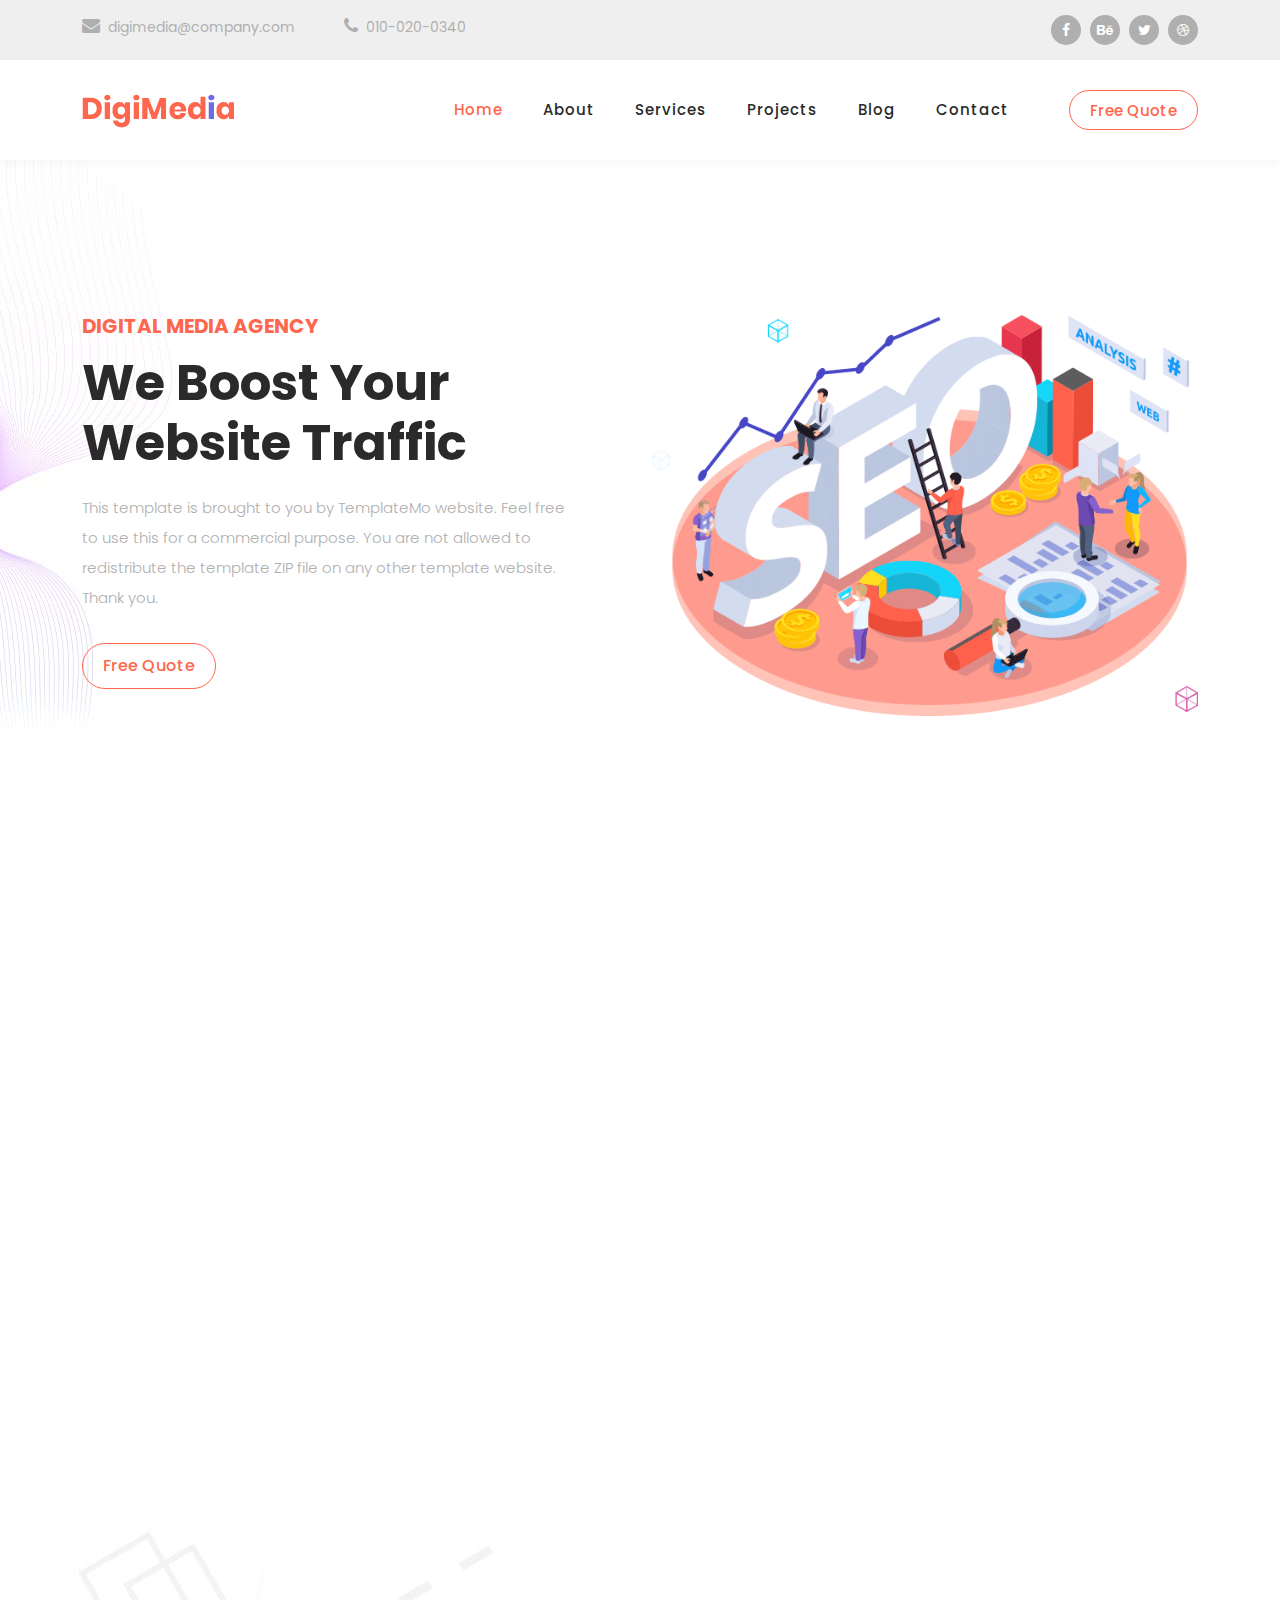
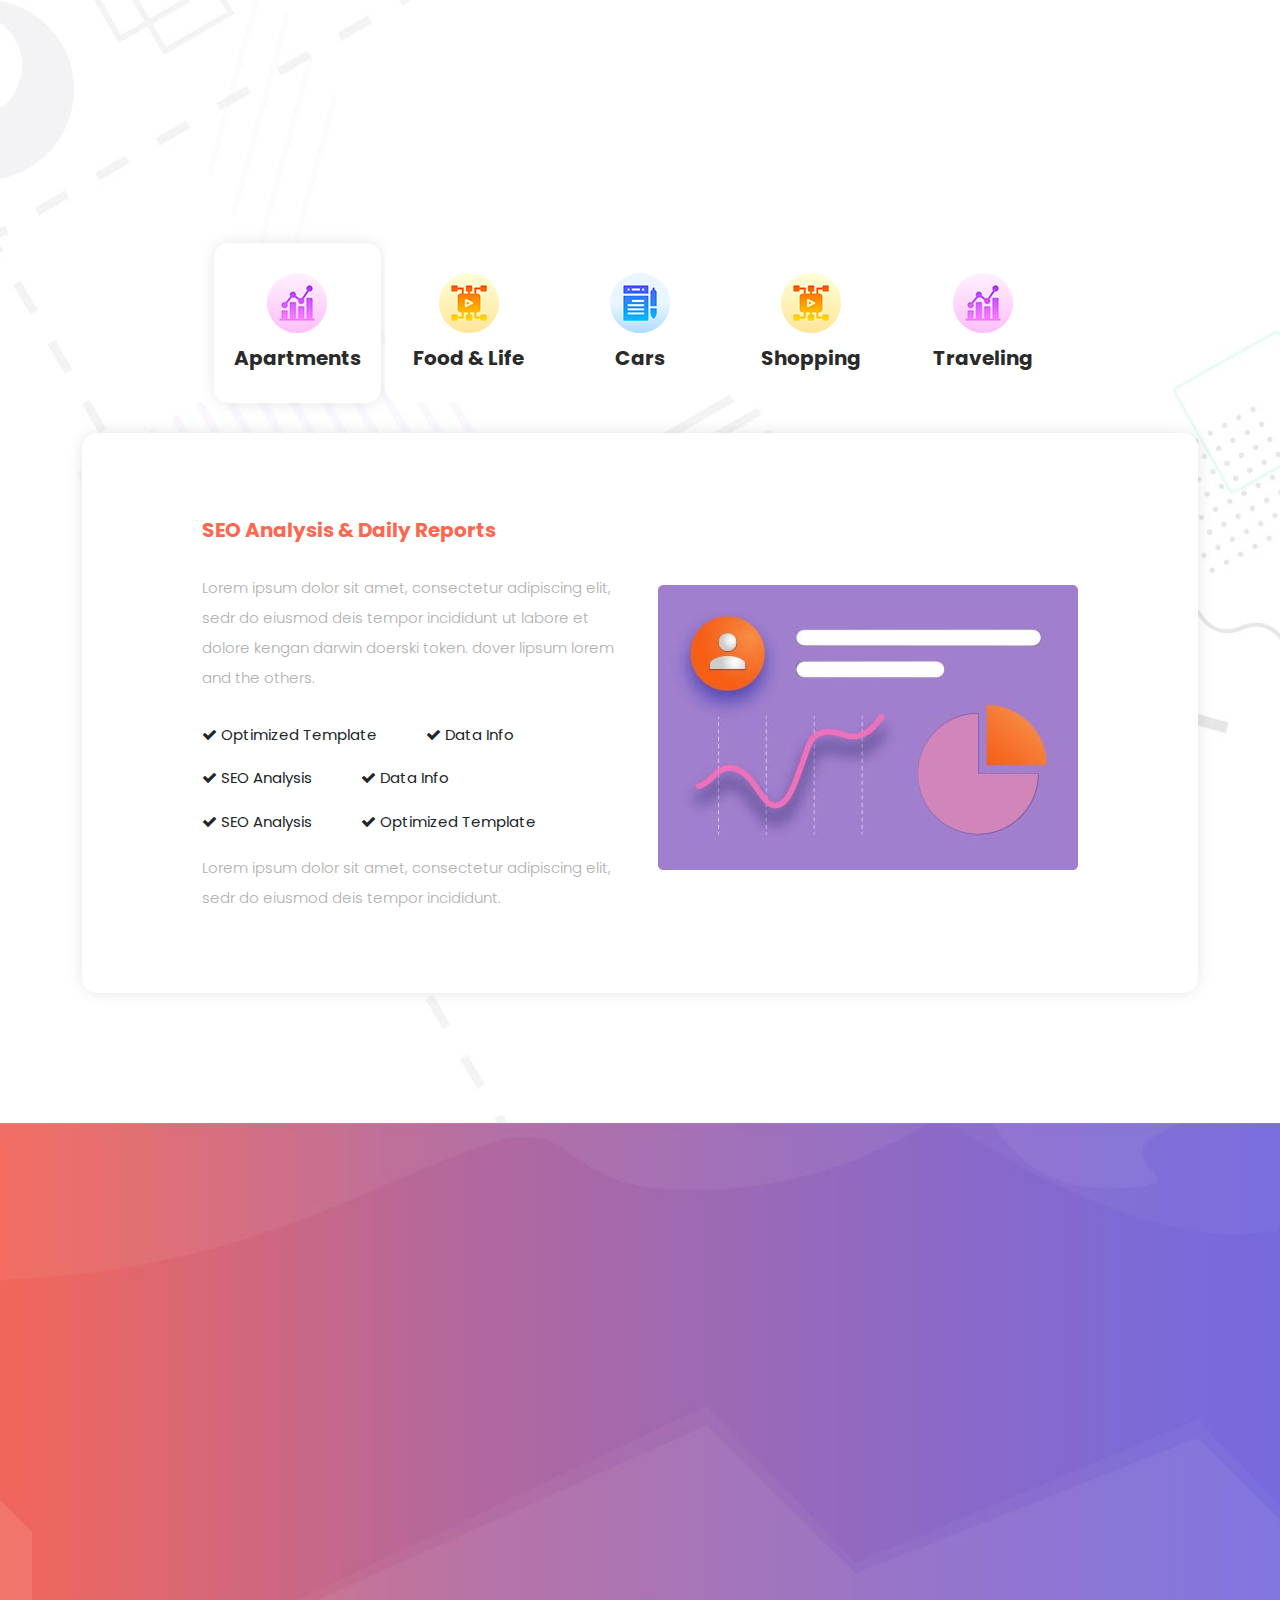
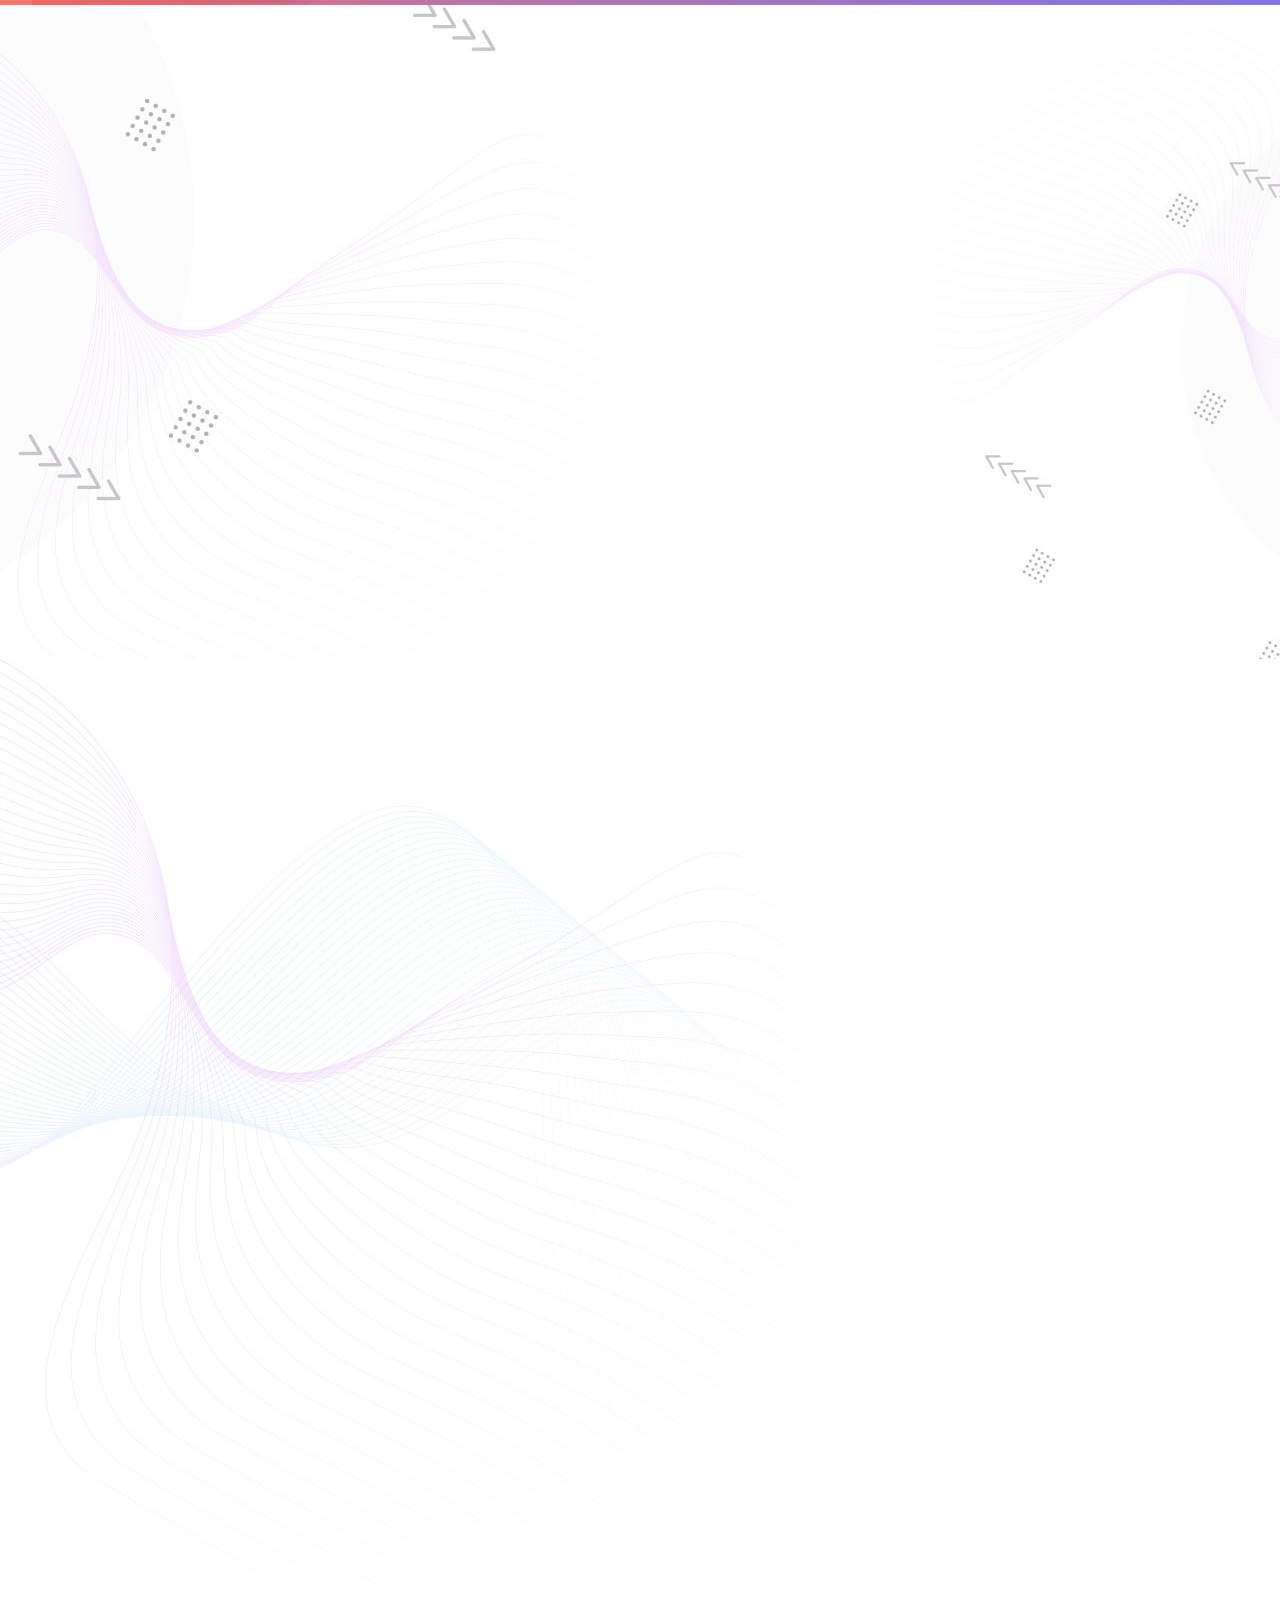
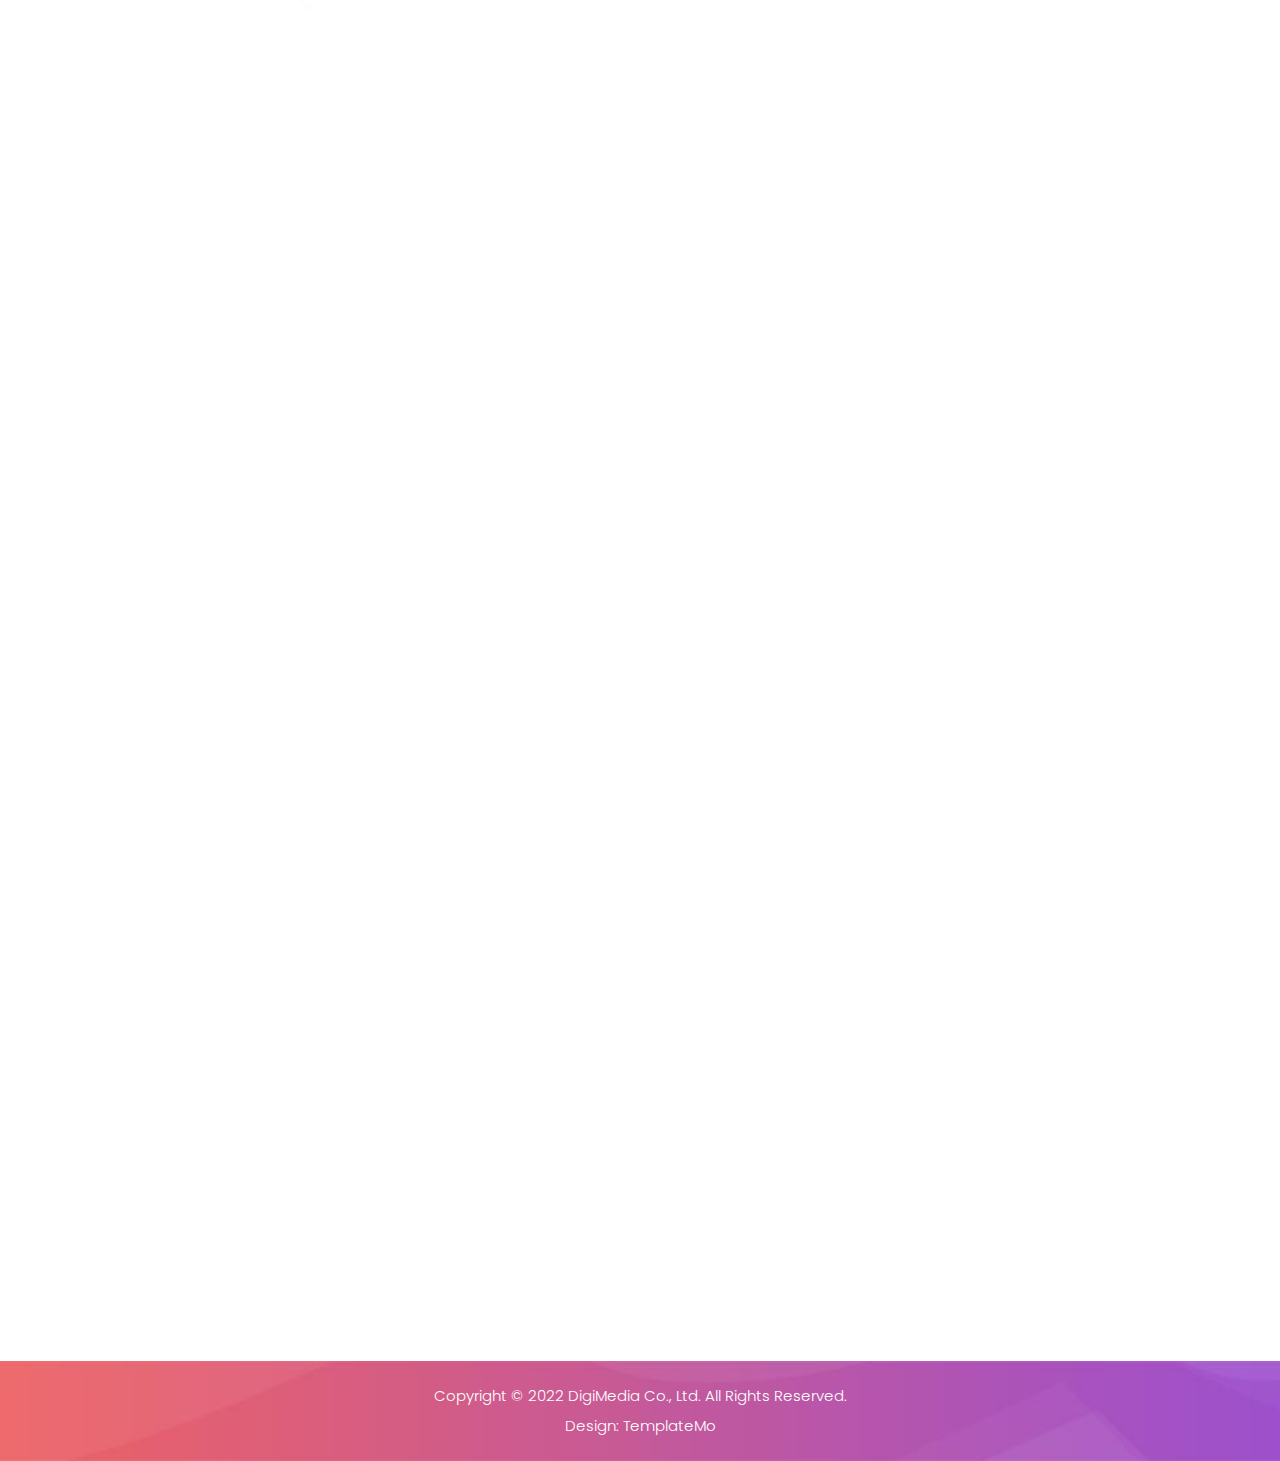
==== index.html @ e6cfdbd1 "added template files" ====
<!DOCTYPE html>
<html lang="en">

  <head>

    <meta charset="UTF-8">
    <meta name="viewport" content="width=device-width, initial-scale=1, shrink-to-fit=no">
    <meta name="description" content="">
    <meta name="author" content="">
    <link rel="preconnect" href="https://fonts.googleapis.com">
    <link rel="preconnect" href="https://fonts.gstatic.com" crossorigin>
    <link href="https://fonts.googleapis.com/css2?family=Poppins:wght@100;200;300;400;500;600;700;800;900&display=swap" rel="stylesheet">

    <title>DigiMedia - Creative SEO HTML5 Template</title>

    <!-- Bootstrap core CSS -->
    <link href="vendor/bootstrap/css/bootstrap.min.css" rel="stylesheet">


    <!-- Additional CSS Files -->
    <link rel="stylesheet" href="assets/css/fontawesome.css">
    <link rel="stylesheet" href="assets/css/templatemo-digimedia-v2.css">
    <link rel="stylesheet" href="assets/css/animated.css">
    <link rel="stylesheet" href="assets/css/owl.css">
<!--

TemplateMo 568 DigiMedia

https://templatemo.com/tm-568-digimedia

-->
  </head>

<body>

  <!-- ***** Preloader Start ***** -->
  <div id="js-preloader" class="js-preloader">
    <div class="preloader-inner">
      <span class="dot"></span>
      <div class="dots">
        <span></span>
        <span></span>
        <span></span>
      </div>
    </div>
  </div>
  <!-- ***** Preloader End ***** -->

  <!-- Pre-header Starts -->
  <div class="pre-header">
    <div class="container">
      <div class="row">
        <div class="col-lg-8 col-sm-8 col-7">
          <ul class="info">
            <li><a href="#"><i class="fa fa-envelope"></i>digimedia@company.com</a></li>
            <li><a href="#"><i class="fa fa-phone"></i>010-020-0340</a></li>
          </ul>
        </div>
        <div class="col-lg-4 col-sm-4 col-5">
          <ul class="social-media">
            <li><a href="#"><i class="fa fa-facebook"></i></a></li>
            <li><a href="#"><i class="fa fa-behance"></i></a></li>
            <li><a href="#"><i class="fa fa-twitter"></i></a></li>
            <li><a href="#"><i class="fa fa-dribbble"></i></a></li>
          </ul>
        </div>
      </div>
    </div>
  </div>
  <!-- Pre-header End -->

  <!-- ***** Header Area Start ***** -->
  <header class="header-area header-sticky wow slideInDown" data-wow-duration="0.75s" data-wow-delay="0s">
    <div class="container">
      <div class="row">
        <div class="col-12">
          <nav class="main-nav">
            <!-- ***** Logo Start ***** -->
            <a href="index.html" class="logo">
              <img src="assets/images/logo-v2.png" alt="">
            </a>
            <!-- ***** Logo End ***** -->
            <!-- ***** Menu Start ***** -->
            <ul class="nav">
              <li class="scroll-to-section"><a href="#top" class="active">Home</a></li>
              <li class="scroll-to-section"><a href="#about">About</a></li>
              <li class="scroll-to-section"><a href="#services">Services</a></li>
              <li class="scroll-to-section"><a href="#portfolio">Projects</a></li>
              <li class="scroll-to-section"><a href="#blog">Blog</a></li>
              <li class="scroll-to-section"><a href="#contact">Contact</a></li> 
              <li class="scroll-to-section"><div class="border-first-button"><a href="#contact">Free Quote</a></div></li> 
            </ul>        
            <a class='menu-trigger'>
                <span>Menu</span>
            </a>
            <!-- ***** Menu End ***** -->
          </nav>
        </div>
      </div>
    </div>
  </header>
  <!-- ***** Header Area End ***** -->

  <div class="main-banner wow fadeIn" id="top" data-wow-duration="1s" data-wow-delay="0.5s">
    <div class="container">
      <div class="row">
        <div class="col-lg-12">
          <div class="row">
            <div class="col-lg-6 align-self-center">
              <div class="left-content show-up header-text wow fadeInLeft" data-wow-duration="1s" data-wow-delay="1s">
                <div class="row">
                  <div class="col-lg-12">
                    <h6>Digital Media Agency</h6>
                    <h2>We Boost Your Website Traffic</h2>
                    <p>This template is brought to you by TemplateMo website. Feel free to use this for a commercial purpose. You are not allowed to redistribute the template ZIP file on any other template website. Thank you.</p>
                  </div>
                  <div class="col-lg-12">
                    <div class="border-first-button scroll-to-section">
                      <a href="#contact">Free Quote</a>
                    </div>
                  </div>
                </div>
              </div>
            </div>
            <div class="col-lg-6">
              <div class="right-image wow fadeInRight" data-wow-duration="1s" data-wow-delay="0.5s">
                <img src="assets/images/slider-dec-v2.png" alt="">
              </div>
            </div>
          </div>
        </div>
      </div>
    </div>
  </div>

  <div id="about" class="about section">
    <div class="container">
      <div class="row">
        <div class="col-lg-12">
          <div class="row">
            <div class="col-lg-6">
              <div class="about-left-image  wow fadeInLeft" data-wow-duration="1s" data-wow-delay="0.5s">
                <img src="assets/images/about-dec-v2.png" alt="">
              </div>
            </div>
            <div class="col-lg-6 align-self-center  wow fadeInRight" data-wow-duration="1s" data-wow-delay="0.5s">
              <div class="about-right-content">
                <div class="section-heading">
                  <h6>About Us</h6>
                  <h4>Who is DigiMedia <em>Agency</em></h4>
                  <div class="line-dec"></div>
                </div>
                <p>We hope this DigiMedia template is useful for your work. You can use this template for any purpose. You may <a rel="nofollow" href="http://paypal.me/templatemo" target="_blank">contribute a little amount</a> via PayPal to <a href="https://templatemo.com/contact" target="_blank">support TemplateMo</a> in creating new templates regularly.</p>
                <div class="row">
                  <div class="col-lg-4 col-sm-4">
                    <div class="skill-item first-skill-item wow fadeIn" data-wow-duration="1s" data-wow-delay="0s">
                      <div class="progress" data-percentage="90">
                        <span class="progress-left">
                          <span class="progress-bar"></span>
                        </span>
                        <span class="progress-right">
                          <span class="progress-bar"></span>
                        </span>
                        <div class="progress-value">
                          <div>
                            90%<br>
                            <span>Coding</span>
                          </div>
                        </div>
                      </div>
                    </div>
                  </div>
                  <div class="col-lg-4 col-sm-4">
                    <div class="skill-item second-skill-item wow fadeIn" data-wow-duration="1s" data-wow-delay="0s">
                      <div class="progress" data-percentage="80">
                        <span class="progress-left">
                          <span class="progress-bar"></span>
                        </span>
                        <span class="progress-right">
                          <span class="progress-bar"></span>
                        </span>
                        <div class="progress-value">
                          <div>
                            80%<br>
                            <span>Photoshop</span>
                          </div>
                        </div>
                      </div>
                    </div>
                  </div>
                  <div class="col-lg-4 col-sm-4">
                    <div class="skill-item third-skill-item wow fadeIn" data-wow-duration="1s" data-wow-delay="0s">
                      <div class="progress" data-percentage="80">
                        <span class="progress-left">
                          <span class="progress-bar"></span>
                        </span>
                        <span class="progress-right">
                          <span class="progress-bar"></span>
                        </span>
                        <div class="progress-value">
                          <div>
                            80%<br>
                            <span>Animation</span>
                          </div>
                        </div>
                      </div>
                    </div>
                  </div>
                </div> 
              </div>
            </div>
          </div>
        </div>
      </div>
    </div>
  </div>

  <div id="services" class="services section">
    <div class="container">
      <div class="row">
        <div class="col-lg-12">
          <div class="section-heading  wow fadeInDown" data-wow-duration="1s" data-wow-delay="0.5s">
            <h6>Our Services</h6>
            <h4>What Our Agency <em>Provides</em></h4>
            <div class="line-dec"></div>
          </div>
        </div>
        <div class="col-lg-12">
          <div class="naccs">
            <div class="grid">
              <div class="row">
                <div class="col-lg-12">
                  <div class="menu">
                    <div class="first-thumb active">
                      <div class="thumb">
                        <span class="icon"><img src="assets/images/service-icon-01.png" alt=""></span>
                        Apartments
                      </div>
                    </div>
                    <div>
                      <div class="thumb">                 
                        <span class="icon"><img src="assets/images/service-icon-02.png" alt=""></span>
                        Food &amp; Life
                      </div>
                    </div>
                    <div>
                      <div class="thumb">                 
                        <span class="icon"><img src="assets/images/service-icon-03.png" alt=""></span>
                        Cars
                      </div>
                    </div>
                    <div>
                      <div class="thumb">                 
                        <span class="icon"><img src="assets/images/service-icon-04.png" alt=""></span>
                        Shopping
                      </div>
                    </div>
                    <div class="last-thumb">
                      <div class="thumb">                 
                        <span class="icon"><img src="assets/images/service-icon-01.png" alt=""></span>
                        Traveling
                      </div>
                    </div>
                  </div>
                </div> 
                <div class="col-lg-12">
                  <ul class="nacc">
                    <li class="active">
                      <div>
                        <div class="thumb">
                          <div class="row">
                            <div class="col-lg-6 align-self-center">
                              <div class="left-text">
                                <h4>SEO Analysis &amp; Daily Reports</h4>
                                <p>Lorem ipsum dolor sit amet, consectetur adipiscing elit, sedr do eiusmod deis tempor incididunt ut labore et dolore kengan darwin doerski token.
                                  dover lipsum lorem and the others.</p>
                                <div class="ticks-list"><span><i class="fa fa-check"></i> Optimized Template</span> <span><i class="fa fa-check"></i> Data Info</span> <span><i class="fa fa-check"></i> SEO Analysis</span>
                                  <span><i class="fa fa-check"></i> Data Info</span> <span><i class="fa fa-check"></i> SEO Analysis</span> <span><i class="fa fa-check"></i> Optimized Template</span></div>
                                <p>Lorem ipsum dolor sit amet, consectetur adipiscing elit, sedr do eiusmod deis tempor incididunt.</p>
                              </div>
                            </div>
                            <div class="col-lg-6 align-self-center">
                              <div class="right-image">
                                <img src="assets/images/services-image.jpg" alt="">
                              </div>
                            </div>
                          </div>
                        </div>
                      </div>
                    </li>
                    <li>
                      <div>
                        <div class="thumb">
                          <div class="row">
                            <div class="col-lg-6 align-self-center">
                              <div class="left-text">
                                <h4>Healthy Food &amp; Life</h4>
                                <p>Lorem ipsum dolor sit amet, consectetur adipiscing elit, sedr do eiusmod deis tempor incididunt ut labore et dolore kengan darwin doerski token.
                                  dover lipsum lorem and the others.</p>
                                <div class="ticks-list"><span><i class="fa fa-check"></i> Optimized Template</span> <span><i class="fa fa-check"></i> Data Info</span> <span><i class="fa fa-check"></i> SEO Analysis</span>
                                  <span><i class="fa fa-check"></i> Data Info</span> <span><i class="fa fa-check"></i> SEO Analysis</span> <span><i class="fa fa-check"></i> Optimized Template</span></div>
                                <p>Lorem ipsum dolor sit amet, consectetur adipiscing elit, sedr do eiusmod deis tempor incididunt.</p>
                              </div>
                            </div>
                            <div class="col-lg-6 align-self-center">
                              <div class="right-image">
                                <img src="assets/images/services-image-02.jpg" alt="">
                              </div>
                            </div>
                          </div>
                        </div>
                      </div>
                    </li>
                    <li>
                      <div>
                        <div class="thumb">
                          <div class="row">
                            <div class="col-lg-6 align-self-center">
                              <div class="left-text">
                                <h4>Car Re-search &amp; Transport</h4>
                                <p>Lorem ipsum dolor sit amet, consectetur adipiscing elit, sedr do eiusmod deis tempor incididunt ut labore et dolore kengan darwin doerski token.
                                  dover lipsum lorem and the others.</p>
                                <div class="ticks-list"><span><i class="fa fa-check"></i> Optimized Template</span> <span><i class="fa fa-check"></i> Data Info</span> <span><i class="fa fa-check"></i> SEO Analysis</span>
                                  <span><i class="fa fa-check"></i> Data Info</span> <span><i class="fa fa-check"></i> SEO Analysis</span> <span><i class="fa fa-check"></i> Optimized Template</span></div>
                                <p>Lorem ipsum dolor sit amet, consectetur adipiscing elit, sedr do eiusmod deis tempor incididunt.</p>
                              </div>
                            </div>
                            <div class="col-lg-6 align-self-center">
                              <div class="right-image">
                                <img src="assets/images/services-image-03.jpg" alt="">
                              </div>
                            </div>
                          </div>
                        </div>
                      </div>
                    </li>
                    <li>
                      <div>
                        <div class="thumb">
                          <div class="row">
                            <div class="col-lg-6 align-self-center">
                              <div class="left-text">
                                <h4>Online Shopping &amp; Tracking ID</h4>
                                <p>Lorem ipsum dolor sit amet, consectetur adipiscing elit, sedr do eiusmod deis tempor incididunt ut labore et dolore kengan darwin doerski token.
                                  dover lipsum lorem and the others.</p>
                                <div class="ticks-list"><span><i class="fa fa-check"></i> Optimized Template</span> <span><i class="fa fa-check"></i> Data Info</span> <span><i class="fa fa-check"></i> SEO Analysis</span>
                                  <span><i class="fa fa-check"></i> Data Info</span> <span><i class="fa fa-check"></i> SEO Analysis</span> <span><i class="fa fa-check"></i> Optimized Template</span></div>
                                <p>Lorem ipsum dolor sit amet, consectetur adipiscing elit, sedr do eiusmod deis tempor incididunt.</p>
                              </div>
                            </div>
                            <div class="col-lg-6 align-self-center">
                              <div class="right-image">
                                <img src="assets/images/services-image-04.jpg" alt="">
                              </div>
                            </div>
                          </div>
                        </div>
                      </div>
                    </li>
                    <li>
                      <div>
                        <div class="thumb">
                          <div class="row">
                            <div class="col-lg-6 align-self-center">
                              <div class="left-text">
                                <h4>Enjoy &amp; Travel</h4>
                                <p>Lorem ipsum dolor sit amet, consectetur adipiscing elit, sedr do eiusmod deis tempor incididunt ut labore et dolore kengan darwin doerski token.
                                  dover lipsum lorem and the others.</p>
                                <div class="ticks-list"><span><i class="fa fa-check"></i> Optimized Template</span> <span><i class="fa fa-check"></i> Data Info</span> <span><i class="fa fa-check"></i> SEO Analysis</span>
                                  <span><i class="fa fa-check"></i> Data Info</span> <span><i class="fa fa-check"></i> SEO Analysis</span> <span><i class="fa fa-check"></i> Optimized Template</span></div>
                                <p>Lorem ipsum dolor sit amet, consectetur adipiscing elit, sedr do eiusmod deis tempor incididunt.</p>
                              </div>
                            </div>
                            <div class="col-lg-6 align-self-center">
                              <div class="right-image">
                                <img src="assets/images/services-image.jpg" alt="">
                              </div>
                            </div>
                          </div>
                        </div>
                      </div>
                    </li>
                  </ul>
                </div>          
              </div>
            </div>
          </div>
        </div>
      </div>
    </div>
  </div>

  
  <div id="free-quote" class="free-quote">
    <div class="container">
      <div class="row">
        <div class="col-lg-4 offset-lg-4">
          <div class="section-heading  wow fadeIn" data-wow-duration="1s" data-wow-delay="0.3s">
            <h6>Get Your Free Quote</h6>
            <h4>Grow With Us Now</h4>
            <div class="line-dec"></div>
          </div>
        </div>
        <div class="col-lg-8 offset-lg-2  wow fadeIn" data-wow-duration="1s" data-wow-delay="0.8s">
          <form id="search" action="#" method="GET">
            <div class="row">
              <div class="col-lg-4 col-sm-4">
                <fieldset>
                  <input type="web" name="web" class="website" placeholder="Your website URL..." autocomplete="on" required>
                </fieldset>
              </div>
              <div class="col-lg-4 col-sm-4">
                <fieldset>
                  <input type="address" name="address" class="email" placeholder="Email Address..." autocomplete="on" required>
                </fieldset>
              </div>
              <div class="col-lg-4 col-sm-4">
                <fieldset>
                  <button type="submit" class="main-button">Get Quote Now</button>
                </fieldset>
              </div>
            </div>
          </form>
        </div>
      </div>
    </div>
  </div>


  <div id="portfolio" class="our-portfolio section">
    <div class="container">
      <div class="row">
        <div class="col-lg-5">
          <div class="section-heading wow fadeInLeft" data-wow-duration="1s" data-wow-delay="0.3s">
            <h6>Our Portofolio</h6>
            <h4>See Our Recent <em>Projects</em></h4>
            <div class="line-dec"></div>
          </div>
        </div>
      </div>
    </div>
    <div class="container-fluid wow fadeIn" data-wow-duration="1s" data-wow-delay="0.7s">
      <div class="row">
        <div class="col-lg-12">
          <div class="loop owl-carousel">
            <div class="item">
              <a href="#">
                <div class="portfolio-item">
                <div class="thumb">
                  <img src="assets/images/portfolio-01.jpg" alt="">
                </div>
                <div class="down-content">
                  <h4>Website Builder</h4>
                  <span>Marketing</span>
                </div>
              </div>
              </a>  
            </div>
            <div class="item">
              <a href="#">
                <div class="portfolio-item">
                <div class="thumb">
                  <img src="assets/images/portfolio-01.jpg" alt="">
                </div>
                <div class="down-content">
                  <h4>Website Builder</h4>
                  <span>Marketing</span>
                </div>
              </div>
              </a>  
            </div>
            <div class="item">
              <a href="#">
                <div class="portfolio-item">
                <div class="thumb">
                  <img src="assets/images/portfolio-02.jpg" alt="">
                </div>
                <div class="down-content">
                  <h4>Website Builder</h4>
                  <span>Marketing</span>
                </div>
              </div>
              </a>  
            </div>
            <div class="item">
              <a href="#">
                <div class="portfolio-item">
                <div class="thumb">
                  <img src="assets/images/portfolio-03.jpg" alt="">
                </div>
                <div class="down-content">
                  <h4>Website Builder</h4>
                  <span>Marketing</span>
                </div>
              </div>
              </a>  
            </div>
            <div class="item">
              <a href="#">
                <div class="portfolio-item">
                <div class="thumb">
                  <img src="assets/images/portfolio-04.jpg" alt="">
                </div>
                <div class="down-content">
                  <h4>Website Builder</h4>
                  <span>Marketing</span>
                </div>
              </div>
              </a>  
            </div>
          </div>
        </div>
      </div>
    </div>
  </div>
  
  <div id="blog" class="blog">
    <div class="container">
      <div class="row">
        <div class="col-lg-4 offset-lg-4  wow fadeInDown" data-wow-duration="1s" data-wow-delay="0.3s">
          <div class="section-heading">
            <h6>Recent News</h6>
            <h4>Check Our Blog <em>Posts</em></h4>
            <div class="line-dec"></div>
          </div>
        </div>
        <div class="col-lg-6 show-up wow fadeInUp" data-wow-duration="1s" data-wow-delay="0.3s">
          <div class="blog-post">
            <div class="thumb">
              <a href="#"><img src="assets/images/blog-post-01.jpg" alt=""></a>
            </div>
            <div class="down-content">
              <span class="category">SEO Analysis</span>
              <span class="date">03 August 2021</span>
              <a href="#"><h4>Lorem Ipsum Dolor Sit Amet, Consectetur Adelore
                Eiusmod Tempor Incididunt</h4></a>
              <p>Lorem ipsum dolor sit amet, consectetur adipiscing elit, sed doers itii eiumod deis tempor incididunt ut labore.</p>
              <span class="author"><img src="assets/images/author-post.jpg" alt="">By: Andrea Mentuzi</span>
              <div class="border-first-button"><a href="#">Discover More</a></div>
            </div>
          </div>
        </div>
        <div class="col-lg-6 wow fadeInUp" data-wow-duration="1s" data-wow-delay="0.3s">
          <div class="blog-posts">
            <div class="row">
              <div class="col-lg-12">
                <div class="post-item">
                  <div class="thumb">
                    <a href="#"><img src="assets/images/blog-post-02.jpg" alt=""></a>
                  </div>
                  <div class="right-content">
                    <span class="category">SEO Analysis</span>
                    <span class="date">24 September 2021</span>
                    <a href="#"><h4>Lorem Ipsum Dolor Sit Amei Eiusmod Tempor</h4></a>
                    <p>Lorem ipsum dolor sit amet, cocteturi adipiscing eliterski.</p>
                  </div>
                </div>
              </div>
              <div class="col-lg-12">
                <div class="post-item">
                  <div class="thumb">
                    <a href="#"><img src="assets/images/blog-post-03.jpg" alt=""></a>
                  </div>
                  <div class="right-content">
                    <span class="category">SEO Analysis</span>
                    <span class="date">24 September 2021</span>
                    <a href="#"><h4>Lorem Ipsum Dolor Sit Amei Eiusmod Tempor</h4></a>
                    <p>Lorem ipsum dolor sit amet, cocteturi adipiscing eliterski.</p>
                  </div>
                </div>
              </div>
              <div class="col-lg-12">
                <div class="post-item last-post-item">
                  <div class="thumb">
                    <a href="#"><img src="assets/images/blog-post-04.jpg" alt=""></a>
                  </div>
                  <div class="right-content">
                    <span class="category">SEO Analysis</span>
                    <span class="date">24 September 2021</span>
                    <a href="#"><h4>Lorem Ipsum Dolor Sit Amei Eiusmod Tempor</h4></a>
                    <p>Lorem ipsum dolor sit amet, cocteturi adipiscing eliterski.</p>
                  </div>
                </div>
              </div>
            </div>
          </div>
        </div>
      </div>
    </div>
  </div>  

  <div id="contact" class="contact-us section">
    <div class="container">
      <div class="row">
        <div class="col-lg-6 offset-lg-3">
          <div class="section-heading wow fadeIn" data-wow-duration="1s" data-wow-delay="0.5s">
            <h6>Contact Us</h6>
            <h4>Get In Touch With Us <em>Now</em></h4>
            <div class="line-dec"></div>
          </div>
        </div>
        <div class="col-lg-12 wow fadeInUp" data-wow-duration="0.5s" data-wow-delay="0.25s">
          <form id="contact" action="" method="post">
            <div class="row">
              <div class="col-lg-12">
                <div class="contact-dec">
                  <img src="assets/images/contact-dec-v2.png" alt="">
                </div>
              </div>
              <div class="col-lg-5">
                <div id="map">
                  <iframe src="https://maps.google.com/maps?q=Av.+L%C3%BAcio+Costa,+Rio+de+Janeiro+-+RJ,+Brazil&t=&z=13&ie=UTF8&iwloc=&output=embed" width="100%" height="636px" frameborder="0" style="border:0" allowfullscreen></iframe>
                </div>
              </div>
              <div class="col-lg-7">
                <div class="fill-form">
                  <div class="row">
                    <div class="col-lg-4">
                      <div class="info-post">
                        <div class="icon">
                          <img src="assets/images/phone-icon.png" alt="">
                          <a href="#">010-020-0340</a>
                        </div>
                      </div>
                    </div>
                    <div class="col-lg-4">
                      <div class="info-post">
                        <div class="icon">
                          <img src="assets/images/email-icon.png" alt="">
                          <a href="#">our@email.com</a>
                        </div>
                      </div>
                    </div>
                    <div class="col-lg-4">
                      <div class="info-post">
                        <div class="icon">
                          <img src="assets/images/location-icon.png" alt="">
                          <a href="#">123 Rio de Janeiro</a>
                        </div>
                      </div>
                    </div>
                    <div class="col-lg-6">
                      <fieldset>
                        <input type="name" name="name" id="name" placeholder="Name" autocomplete="on" required>
                      </fieldset>
                      <fieldset>
                        <input type="text" name="email" id="email" pattern="[^ @]*@[^ @]*" placeholder="Your Email" required="">
                      </fieldset>
                      <fieldset>
                        <input type="subject" name="subject" id="subject" placeholder="Subject" autocomplete="on">
                      </fieldset>
                    </div>
                    <div class="col-lg-6">
                      <fieldset>
                        <textarea name="message" type="text" class="form-control" id="message" placeholder="Message" required=""></textarea>  
                      </fieldset>
                    </div>
                    <div class="col-lg-12">
                      <fieldset>
                        <button type="submit" id="form-submit" class="main-button ">Send Message Now</button>
                      </fieldset>
                    </div>
                  </div>
                </div>
              </div>
            </div>
          </form>
        </div>
      </div>
    </div>
  </div>

  <footer>
    <div class="container">
      <div class="row">
        <div class="col-lg-12">
          <p>Copyright © 2022 DigiMedia Co., Ltd. All Rights Reserved. 
          <br>Design: <a href="https://templatemo.com" target="_parent" title="free css templates">TemplateMo</a></p>
        </div>
      </div>
    </div>
  </footer>


  <!-- Scripts -->
  <script src="vendor/jquery/jquery.min.js"></script>
  <script src="vendor/bootstrap/js/bootstrap.bundle.min.js"></script>
  <script src="assets/js/owl-carousel.js"></script>
  <script src="assets/js/animation.js"></script>
  <script src="assets/js/imagesloaded.js"></script>
  <script src="assets/js/custom.js"></script>

</body>
</html>
---- assets/css/templatemo-digimedia-v2.css ----
/*

TemplateMo 568 DigiMedia

https://templatemo.com/tm-568-digimedia

*/

/* ---------------------------------------------
Table of contents
------------------------------------------------
01. font & reset css
02. reset
03. global styles
04. header
05. banner
06. features
07. testimonials
08. contact
09. footer
10. preloader
11. search
12. portfolio

--------------------------------------------- */
/* 
---------------------------------------------
font & reset css
--------------------------------------------- 
*/
/* 
---------------------------------------------
reset
--------------------------------------------- 
*/
html, body, div, span, applet, object, iframe, h1, h2, h3, h4, h5, h6, p, blockquote, div
pre, a, abbr, acronym, address, big, cite, code, del, dfn, em, font, img, ins, kbd, q,
s, samp, small, strike, strong, sub, sup, tt, var, b, u, i, center, dl, dt, dd, ol, ul, li,
figure, header, nav, section, article, aside, footer, figcaption {
  margin: 0;
  padding: 0;
  border: 0;
  outline: 0;
}

/* clear fix */
.grid:after {
  content: '';
  display: block;
  clear: both;
}

/* ---- .grid-item ---- */

.grid-sizer,
.grid-item {
  width: 50%;
}

.grid-item {
  float: left;
}

.grid-item img {
  display: block;
  max-width: 100%;
}

.clearfix:after {
  content: ".";
  display: block;
  clear: both;
  visibility: hidden;
  line-height: 0;
  height: 0;
}

.clearfix {
  display: inline-block;
}

html[xmlns] .clearfix {
  display: block;
}

* html .clearfix {
  height: 1%;
}

ul, li {
  padding: 0;
  margin: 0;
  list-style: none;
}

header, nav, section, article, aside, footer, hgroup {
  display: block;
}

* {
  box-sizing: border-box;
}

html, body {
  font-family: 'Poppins', sans-serif;
  font-weight: 400;
  background-color: #fff;
  -ms-text-size-adjust: 100%;
  -webkit-font-smoothing: antialiased;
  -moz-osx-font-smoothing: grayscale;
}

a {
  text-decoration: none !important;
}

h1, h2, h3, h4, h5, h6 {
  margin-top: 0px;
  margin-bottom: 0px;
}

ul {
  margin-bottom: 0px;
}

p {
  font-size: 15px;
  line-height: 30px;
  font-weight: 300;
  color: #afafaf;
}

img {
  width: 100%;
  overflow: hidden;
}

/* 
---------------------------------------------
global styles
--------------------------------------------- 
*/
html,
body {
  background: #fff;
  font-family: 'Poppins', sans-serif;
}

::selection {
  background: #fe664e;
  color: #fff !important;
}

::-moz-selection {
  background: #fe664e;
  color: #fff !important;
}

@media (max-width: 991px) {
  html, body {
    overflow-x: hidden;
  }
  .mobile-top-fix {
    margin-top: 30px;
    margin-bottom: 0px;
  }
  .mobile-bottom-fix {
    margin-bottom: 30px;
  }
  .mobile-bottom-fix-big {
    margin-bottom: 60px;
  }
}

.page-section {
  margin-top: 120px;
}

.section-heading {
  position: relative;
  z-index: 2;
}


.section-heading h6 {
  font-size: 15px;
  font-weight: 700;
  color: #fe664e;
  text-transform: uppercase;
  margin-bottom: 15px;
}

.section-heading h4 {
  color: #2a2a2a;
  font-size: 35px;
  font-weight: 700;
  text-transform: capitalize;
  margin-bottom: 25px;
}

.section-heading h4 em {
  font-style: normal;
  color: #fe664e;
}

.section-heading .line-dec {
  width: 50px;
  height: 2px;
  background-color: #fe664e;
}

.border-first-button a {
  display: inline-block !important;
  padding: 10px 20px !important;
  color: #fe664e !important;
  border: 1px solid #fe664e !important;
  border-radius: 23px;
  font-weight: 500 !important;
  letter-spacing: 0.3px !important;
  transition: all .5s;
}

.border-first-button a:hover {
  background-color: #fe664e;
  color: #fff !important;
}



/* 
---------------------------------------------
header
--------------------------------------------- 
*/

.pre-header {
  background-color: #efefef;
  height: 60px;
  padding: 15px 0px;
}

.pre-header ul li {
  display: inline-block;
}

.pre-header ul.info li {
  margin-right: 45px;
}

.pre-header ul.info li a {
  color: #afafaf;
  font-size: 14px;
  transition: all .3s;
}

.pre-header ul.info li a:hover {
  color: #fe664e;
}

.pre-header ul.info li a i {
  font-size: 18px;
  margin-right: 8px;
}

.pre-header ul.social-media {
  text-align: right;
}

.pre-header ul.social-media li {
  margin-left: 5px;
}

.pre-header ul.social-media li a {
  background-color: #afafaf;
  color: #fff;
  display: inline-block;
  width: 30px;
  height: 30px;
  line-height: 30px;
  text-align: center;
  border-radius: 50%;
  font-size: 14px;
  transition: all .3s;
}

.pre-header ul.social-media li a:hover {
  background-color: #fe664e;
}

.background-header {
  background-color: #fff!important;
  height: 80px!important;
  position: fixed!important;
  top: 0px;
  left: 0px;
  right: 0px;
  box-shadow: 0px 5px 8px rgba(0,0,0,0.03);
}

.background-header .logo,
.background-header .main-nav .nav li a {
  color: #fff;
}

.background-header .main-nav .nav li:hover a {
  color: #fe664e;
}

.background-header .nav li a.active {
  position: relative;
  color: #fff;
}

.background-header .nav li a.active:after {
  position: absolute;
  width: 100%;
  height: 1px;
  background-color: #fe664e;
  content: '';
  left: 50%;
  bottom: -20px;
  transform: translateX(-50%);
}

.background-header .nav li:last-child a.active:after {
  background-color: transparent;
}

.header-area {
  background-color: #fff;
  box-shadow: 0px 5px 8px rgba(0,0,0,0.03);
  position: absolute;
  left: 0px;
  right: 0px;
  z-index: 100;
  height: 100px;
  -webkit-transition: all .5s ease 0s;
  -moz-transition: all .5s ease 0s;
  -o-transition: all .5s ease 0s;
  transition: all .5s ease 0s;
}

.header-area .main-nav {
  min-height: 80px;
  background: transparent;
}

.header-area .main-nav .logo {
  float: left;
  -webkit-transition: all 0.3s ease 0s;
  -moz-transition: all 0.3s ease 0s;
  -o-transition: all 0.3s ease 0s;
  transition: all 0.3s ease 0s;
}

.header-area .main-nav .logo {
    line-height: 100px;
    float: left;
    -webkit-transition: all 0.3s ease 0s;
    -moz-transition: all 0.3s ease 0s;
    -o-transition: all 0.3s ease 0s;
    transition: all 0.3s ease 0s;
}

.background-header .main-nav .logo {
  line-height: 80px;
}

.background-header .main-nav .nav {
  margin-top: 20px !important;
}

.header-area .main-nav .nav {
  float: right;
  margin-top: 30px;
  margin-right: 0px;
  background-color: transparent;
  -webkit-transition: all 0.3s ease 0s;
  -moz-transition: all 0.3s ease 0s;
  -o-transition: all 0.3s ease 0s;
  transition: all 0.3s ease 0s;
  position: relative;
  z-index: 999;
}

.header-area .main-nav .nav li {
  padding-left: 20px;
  padding-right: 20px;
}

.header-area .main-nav .nav li:last-child {
  padding-right: 0px;
  padding-left: 40px;
}

.header-area .main-nav .nav li:last-child a ,
.background-header .main-nav .nav li:last-child a {
  padding: 0px 20px !important;
  font-weight: 400;
}

.header-area .main-nav .nav li:last-child a:hover ,
.background-header .main-nav .nav li:last-child a:hover {
  color: #fff !important;
}

.header-area .main-nav .nav li a {
  display: block;
  font-weight: 500;
  font-size: 15px;
  color: #2a2a2a;
  text-transform: capitalize;
  -webkit-transition: all 0.3s ease 0s;
  -moz-transition: all 0.3s ease 0s;
  -o-transition: all 0.3s ease 0s;
  transition: all 0.3s ease 0s;
  height: 40px;
  line-height: 40px;
  border: transparent;
  letter-spacing: 1px;
}

.header-area .main-nav .nav li:hover a,
.header-area .main-nav .nav li a.active {
  color: #fe664e!important;
}

.background-header .main-nav .nav li:hover a,
.background-header .main-nav .nav li a.active {
  color: #fe664e!important;
  opacity: 1;
}

.header-area .main-nav .nav li.submenu {
  position: relative;
  padding-right: 30px;
}

.header-area .main-nav .nav li.submenu:after {
  font-family: FontAwesome;
  content: "\f107";
  font-size: 12px;
  color: #2a2a2a;
  position: absolute;
  right: 18px;
  top: 12px;
}

.background-header .main-nav .nav li.submenu:after {
  color: #2a2a2a;
}

.header-area .main-nav .nav li.submenu ul {
  position: absolute;
  width: 200px;
  box-shadow: 0 2px 28px 0 rgba(0, 0, 0, 0.06);
  overflow: hidden;
  top: 50px;
  opacity: 0;
  transform: translateY(+2em);
  visibility: hidden;
  z-index: -1;
  transition: all 0.3s ease-in-out 0s, visibility 0s linear 0.3s, z-index 0s linear 0.01s;
}

.header-area .main-nav .nav li.submenu ul li {
  margin-left: 0px;
  padding-left: 0px;
  padding-right: 0px;
}

.header-area .main-nav .nav li.submenu ul li a {
  opacity: 1;
  display: block;
  background: #f7f7f7;
  color: #2a2a2a!important;
  padding-left: 20px;
  height: 40px;
  line-height: 40px;
  -webkit-transition: all 0.3s ease 0s;
  -moz-transition: all 0.3s ease 0s;
  -o-transition: all 0.3s ease 0s;
  transition: all 0.3s ease 0s;
  position: relative;
  font-size: 13px;
  font-weight: 400;
  border-bottom: 1px solid #eee;
}

.header-area .main-nav .nav li.submenu ul li a:hover {
  background: #fff;
  color: #fe664e!important;
  padding-left: 25px;
}

.header-area .main-nav .nav li.submenu ul li a:hover:before {
  width: 3px;
}

.header-area .main-nav .nav li.submenu:hover ul {
  visibility: visible;
  opacity: 1;
  z-index: 1;
  transform: translateY(0%);
  transition-delay: 0s, 0s, 0.3s;
}

.header-area .main-nav .menu-trigger {
  cursor: pointer;
  display: block;
  position: absolute;
  top: 33px;
  width: 32px;
  height: 40px;
  text-indent: -9999em;
  z-index: 99;
  right: 40px;
  display: none;
}

.background-header .main-nav .menu-trigger {
  top: 23px;
}

.header-area .main-nav .menu-trigger span,
.header-area .main-nav .menu-trigger span:before,
.header-area .main-nav .menu-trigger span:after {
  -moz-transition: all 0.4s;
  -o-transition: all 0.4s;
  -webkit-transition: all 0.4s;
  transition: all 0.4s;
  background-color: #2a2a2a;
  display: block;
  position: absolute;
  width: 30px;
  height: 2px;
  left: 0;
}

.background-header .main-nav .menu-trigger span,
.background-header .main-nav .menu-trigger span:before,
.background-header .main-nav .menu-trigger span:after {
  background-color: #2a2a2a;
}

.header-area .main-nav .menu-trigger span:before,
.header-area .main-nav .menu-trigger span:after {
  -moz-transition: all 0.4s;
  -o-transition: all 0.4s;
  -webkit-transition: all 0.4s;
  transition: all 0.4s;
  background-color: #2a2a2a;
  display: block;
  position: absolute;
  width: 30px;
  height: 2px;
  left: 0;
  width: 75%;
}

.background-header .main-nav .menu-trigger span:before,
.background-header .main-nav .menu-trigger span:after {
  background-color: #2a2a2a;
}

.header-area .main-nav .menu-trigger span:before,
.header-area .main-nav .menu-trigger span:after {
  content: "";
}

.header-area .main-nav .menu-trigger span {
  top: 16px;
}

.header-area .main-nav .menu-trigger span:before {
  -moz-transform-origin: 33% 100%;
  -ms-transform-origin: 33% 100%;
  -webkit-transform-origin: 33% 100%;
  transform-origin: 33% 100%;
  top: -10px;
  z-index: 10;
}

.header-area .main-nav .menu-trigger span:after {
  -moz-transform-origin: 33% 0;
  -ms-transform-origin: 33% 0;
  -webkit-transform-origin: 33% 0;
  transform-origin: 33% 0;
  top: 10px;
}

.header-area .main-nav .menu-trigger.active span,
.header-area .main-nav .menu-trigger.active span:before,
.header-area .main-nav .menu-trigger.active span:after {
  background-color: transparent;
  width: 100%;
}

.header-area .main-nav .menu-trigger.active span:before {
  -moz-transform: translateY(6px) translateX(1px) rotate(45deg);
  -ms-transform: translateY(6px) translateX(1px) rotate(45deg);
  -webkit-transform: translateY(6px) translateX(1px) rotate(45deg);
  transform: translateY(6px) translateX(1px) rotate(45deg);
  background-color: #2a2a2a;
}

.background-header .main-nav .menu-trigger.active span:before {
  background-color: #2a2a2a;
}

.header-area .main-nav .menu-trigger.active span:after {
  -moz-transform: translateY(-6px) translateX(1px) rotate(-45deg);
  -ms-transform: translateY(-6px) translateX(1px) rotate(-45deg);
  -webkit-transform: translateY(-6px) translateX(1px) rotate(-45deg);
  transform: translateY(-6px) translateX(1px) rotate(-45deg);
  background-color: #2a2a2a;
}

.background-header .main-nav .menu-trigger.active span:after {
  background-color: #2a2a2a;
}

.header-area.header-sticky {
  min-height: 80px;
}

.header-area .nav {
  margin-top: 30px;
}

.header-area.header-sticky .nav li a.active {
  color: #fe664e;
}

@media (max-width: 1200px) {
  .header-area .main-nav .nav li {
    padding-left: 12px;
    padding-right: 12px;
  }
  .header-area .main-nav:before {
    display: none;
  }
}

@media (max-width: 992px) {
  .header-area .main-nav .nav li:last-child  ,
  .background-header .main-nav .nav li:last-child {
    display: none;
  }
  .header-area .main-nav .nav li:nth-child(6),
  .background-header .main-nav .nav li:nth-child(6) {
    padding-right: 0px;
  }
  .background-header .nav li a.active:after {
    display: none;
  }
}

@media (max-width: 767px) {
  .pre-header ul.info li:last-child {
    display: none;
  }
  .background-header .main-nav .nav {
    margin-top: 80px !important;
  }
  .header-area .main-nav .logo {
    color: #1e1e1e;
  }
  .header-area.header-sticky .nav li a:hover,
  .header-area.header-sticky .nav li a.active {
    color: #fe664e!important;
    opacity: 1;
  }
  .header-area.header-sticky .nav li.search-icon a {
    width: 100%;
  }
  .header-area {
    background-color: #fff;
    padding: 0px 15px;
    height: 100px;
    box-shadow: none;
    text-align: center;
    box-shadow: 0px 5px 8px rgba(0,0,0,0.03);
  }
  .header-area .container {
    padding: 0px;
  }
  .header-area .logo {
    margin-left: 30px;
  }
  .header-area .menu-trigger {
    display: block !important;
  }
  .header-area .main-nav {
    overflow: hidden;
  }
  .header-area .main-nav .nav {
    float: none;
    width: 100%;
    display: none;
    -webkit-transition: all 0s ease 0s;
    -moz-transition: all 0s ease 0s;
    -o-transition: all 0s ease 0s;
    transition: all 0s ease 0s;
    margin-left: 0px;
  }
  .background-header .nav {
    margin-top: 80px;
  }
  .header-area .main-nav .nav li:first-child {
    border-top: 1px solid #eee;
  }
  .header-area.header-sticky .nav {
    margin-top: 100px;
  }
  .header-area .main-nav .nav li {
    width: 100%;
    background: #fff;
    border-bottom: 1px solid #e7e7e7;
    padding-left: 0px !important;
    padding-right: 0px !important;
  }
  .header-area .main-nav .nav li a {
    height: 50px !important;
    line-height: 50px !important;
    padding: 0px !important;
    border: none !important;
    background: #f7f7f7 !important;
    color: #191a20 !important;
  }
  .header-area .main-nav .nav li a:hover {
    background: #eee !important;
    color: #fe664e!important;
  }
  .header-area .main-nav .nav li.submenu ul {
    position: relative;
    visibility: inherit;
    opacity: 1;
    z-index: 1;
    transform: translateY(0%);
    transition-delay: 0s, 0s, 0.3s;
    top: 0px;
    width: 100%;
    box-shadow: none;
    height: 0px;
  }
  .header-area .main-nav .nav li.submenu ul li a {
    font-size: 12px;
    font-weight: 400;
  }
  .header-area .main-nav .nav li.submenu ul li a:hover:before {
    width: 0px;
  }
  .header-area .main-nav .nav li.submenu ul.active {
    height: auto !important;
  }
  .header-area .main-nav .nav li.submenu:after {
    color: #3B566E;
    right: 25px;
    font-size: 14px;
    top: 15px;
  }
  .header-area .main-nav .nav li.submenu:hover ul, .header-area .main-nav .nav li.submenu:focus ul {
    height: 0px;
  }
}

@media (min-width: 767px) {
  .header-area .main-nav .nav {
    display: flex !important;
  }
}

/* 
---------------------------------------------
preloader
--------------------------------------------- 
*/

.js-preloader {
    position: fixed;
    top: 0;
    left: 0;
    right: 0;
    bottom: 0;
    background-color: #fff;
    display: -webkit-box;
    display: flex;
    -webkit-box-align: center;
    align-items: center;
    -webkit-box-pack: center;
    justify-content: center;
    opacity: 1;
    visibility: visible;
    z-index: 9999;
    -webkit-transition: opacity 0.25s ease;
    transition: opacity 0.25s ease;
}

.js-preloader.loaded {
    opacity: 0;
    visibility: hidden;
    pointer-events: none;
}

@-webkit-keyframes dot {
    50% {
        -webkit-transform: translateX(96px);
        transform: translateX(96px);
    }
}

@keyframes dot {
    50% {
        -webkit-transform: translateX(96px);
        transform: translateX(96px);
    }
}

@-webkit-keyframes dots {
    50% {
        -webkit-transform: translateX(-31px);
        transform: translateX(-31px);
    }
}

@keyframes dots {
    50% {
        -webkit-transform: translateX(-31px);
        transform: translateX(-31px);
    }
}

.preloader-inner {
    position: relative;
    width: 142px;
    height: 40px;
    background: #fff;
}

.preloader-inner .dot {
    position: absolute;
    width: 16px;
    height: 16px;
    top: 12px;
    left: 15px;
    background: #fe664e;
    border-radius: 50%;
    -webkit-transform: translateX(0);
    transform: translateX(0);
    -webkit-animation: dot 2.8s infinite;
    animation: dot 2.8s infinite;
}

.preloader-inner .dots {
    -webkit-transform: translateX(0);
    transform: translateX(0);
    margin-top: 12px;
    margin-left: 31px;
    -webkit-animation: dots 2.8s infinite;
    animation: dots 2.8s infinite;
}

.preloader-inner .dots span {
    display: block;
    float: left;
    width: 16px;
    height: 16px;
    margin-left: 16px;
    background: #fe664e;
    border-radius: 50%;
}



/* 
---------------------------------------------
Banner Style
--------------------------------------------- 
*/

.main-banner {
  background-repeat: no-repeat;
  background-position: center center;
  background-size: cover;
  padding: 226px 0px 120px 0px;
  position: relative;
  overflow: hidden;
}

.main-banner:after {
  content: '';
  background-image: url(../images/slider-left-dec.jpg);
  background-repeat: no-repeat;
  position: absolute;
  left: 0;
  top: 60px;
  width: 262px;
  height: 625px;
  z-index: 1;
}

.main-banner:before {
  content: '';
  background-image: url(../images/slider-right-dec.jpg);
  background-repeat: no-repeat;
  position: absolute;
  right: 0;
  top: 60px;
  width: 1159px;
  height: 797px;
  z-index: -1;
}

.main-banner .left-content {
  margin-right: 15px;
}

.main-banner .left-content h6 {
  text-transform: capitalize;
  font-size: 20px;
  font-weight: 700;
  color: #fe664e;
  margin-bottom: 15px;
  text-transform: uppercase;
}

.main-banner .left-content h2 {
  z-index: 2;
  position: relative;
  font-weight: 700;
  font-size: 50px;
  color: #2a2a2a;
  margin-bottom: 20px;
}

.main-banner .left-content p {
  margin-bottom: 30px;
  margin-right: 45px;
}

.main-banner .right-image {
  text-align: right;
  position: relative;
  z-index: 20;
}

.main-banner .right-image img {
  max-width: 593px;
}



/* 
---------------------------------------------
About Style
--------------------------------------------- 
*/

#about {
  padding-top: 130px;
}

.about-left-image img {
  margin-right: 45px;
}

.about-right-content p {
  margin-top: 30px;
  margin-bottom: 45px;
}

.skills-content {
  position: relative;
  z-index: 1;
  margin-top: -50px;
  background-color: #f5f5f5;
  border-bottom-right-radius: 50px;
  border-bottom-left-radius: 50px;
  padding: 110px 0px 50px 0px;
}

.skill-item {
  text-align: center;
}

.progress {
  width: 150px;
  height: 150px;
  line-height: 150px;
  background: none;
  margin: 0 auto;
  box-shadow: none;
  position: relative;
}
.progress:after {
  content: "";
  width: 100%;
  height: 100%;
  border-radius: 50%;
  border: 5px solid #fff;
  position: absolute;
  top: 0;
  left: 0;
}
.progress > span {
  width: 50%;
  height: 100%;
  overflow: hidden;
  position: absolute;
  top: 0;
  z-index: 1;
}
.progress .progress-left {
  left: 0;
}
.progress .progress-bar {
  width: 100%;
  height: 100%;
  background: none;
  border-width: 5px;
  border-style: solid;
  position: absolute;
  top: 0;
  border-color: #fd6a54;
}

.first-skill-item .progress .progress-bar {
  border-color: #fe664e;
}

.second-skill-item .progress .progress-bar {
  border-color: #726ae3;
}

.third-skill-item .progress .progress-bar {
  border-color: #f58b56;
}

.progress .progress-left .progress-bar {
  left: 100%;
  border-top-right-radius: 75px;
  border-bottom-right-radius: 75px;
  border-left: 0;
  -webkit-transform-origin: center left;
  transform-origin: center left;
}
.progress .progress-right {
  right: 0;
}
.progress .progress-right .progress-bar {
  left: -100%;
  border-top-left-radius: 75px;
  border-bottom-left-radius: 75px;
  border-right: 0;
  -webkit-transform-origin: center right;
  transform-origin: center right;
}
.progress .progress-value {
  text-align: center;
  color: #2a2a2a;
  display: flex;
  width: 100%;
  border-radius: 50%;
  font-size: 35px;
  text-align: center;
  line-height: 25px;
  align-items: center;
  justify-content: center;
  height: 100%;
  font-weight: 700;
}
.progress .progress-value div {
  margin-top: 10px;
}
.progress .progress-value span {
  font-size: 18px;
  text-transform: none;
  color: #afafaf;
  font-weight: 300;
}

/* This for loop creates the  necessary css animation names 
Due to the split circle of progress-left and progress right, we must use the animations on each side. 
*/
.progress[data-percentage="10"] .progress-right .progress-bar {
  animation: loading-1 1.5s linear forwards;
}
.progress[data-percentage="10"] .progress-left .progress-bar {
  animation: 0;
}

.progress[data-percentage="20"] .progress-right .progress-bar {
  animation: loading-2 1.5s linear forwards;
}
.progress[data-percentage="20"] .progress-left .progress-bar {
  animation: 0;
}

.progress[data-percentage="30"] .progress-right .progress-bar {
  animation: loading-3 1.5s linear forwards;
}
.progress[data-percentage="30"] .progress-left .progress-bar {
  animation: 0;
}

.progress[data-percentage="40"] .progress-right .progress-bar {
  animation: loading-4 1.5s linear forwards;
}
.progress[data-percentage="40"] .progress-left .progress-bar {
  animation: 0;
}

.progress[data-percentage="50"] .progress-right .progress-bar {
  animation: loading-5 1.5s linear forwards;
}
.progress[data-percentage="50"] .progress-left .progress-bar {
  animation: 0;
}

.progress[data-percentage="60"] .progress-right .progress-bar {
  animation: loading-5 1.5s linear forwards;
}
.progress[data-percentage="60"] .progress-left .progress-bar {
  animation: loading-1 1.5s linear forwards 1.5s;
}

.progress[data-percentage="70"] .progress-right .progress-bar {
  animation: loading-5 1.5s linear forwards;
}
.progress[data-percentage="70"] .progress-left .progress-bar {
  animation: loading-2 1.5s linear forwards 1.5s;
}

.progress[data-percentage="80"] .progress-right .progress-bar {
  animation: loading-5 1.5s linear forwards;
}
.progress[data-percentage="80"] .progress-left .progress-bar {
  animation: loading-3 1.5s linear forwards 1.5s;
}

.progress[data-percentage="90"] .progress-right .progress-bar {
  animation: loading-5 1.5s linear forwards;
}
.progress[data-percentage="90"] .progress-left .progress-bar {
  animation: loading-4 1.5s linear forwards 1.5s;
}

.progress[data-percentage="100"] .progress-right .progress-bar {
  animation: loading-5 1.5s linear forwards;
}
.progress[data-percentage="100"] .progress-left .progress-bar {
  animation: loading-5 1.5s linear forwards 1.5s;
}

@keyframes loading-1 {
  0% {
    -webkit-transform: rotate(0deg);
    transform: rotate(0deg);
  }
  100% {
    -webkit-transform: rotate(36);
    transform: rotate(36deg);
  }
}
@keyframes loading-2 {
  0% {
    -webkit-transform: rotate(0deg);
    transform: rotate(0deg);
  }
  100% {
    -webkit-transform: rotate(72);
    transform: rotate(72deg);
  }
}
@keyframes loading-3 {
  0% {
    -webkit-transform: rotate(0deg);
    transform: rotate(0deg);
  }
  100% {
    -webkit-transform: rotate(108);
    transform: rotate(108deg);
  }
}
@keyframes loading-4 {
  0% {
    -webkit-transform: rotate(0deg);
    transform: rotate(0deg);
  }
  100% {
    -webkit-transform: rotate(144);
    transform: rotate(144deg);
  }
}
@keyframes loading-5 {
  0% {
    -webkit-transform: rotate(0deg);
    transform: rotate(0deg);
  }
  100% {
    -webkit-transform: rotate(180);
    transform: rotate(180deg);
  }
}
.progress {
  margin-bottom: 1em;
}

/* 
---------------------------------------------
Services Style
--------------------------------------------- 
*/

.services {
  padding-top: 130px;
  position: relative;
}

.services:after {
  content: '';
  background-image: url(../images/services-left-dec.jpg);
  background-repeat: no-repeat;
  position: absolute;
  left: 0;
  top: 0px;
  width: 786px;
  height: 1217px;
  z-index: 0;
}

.services:before {
  content: '';
  background-image: url(../images/services-right-dec.jpg);
  background-repeat: no-repeat;
  position: absolute;
  right: 0;
  top: 400px;
  width: 161px;
  height: 413px;
  z-index: 0;
}

.services .section-heading {
  text-align: center;
  margin-bottom: 80px;
}

.services .section-heading .line-dec {
  margin: 0 auto;
}

.services .naccs {
  position: relative;
  z-index: 1;
}

.services .icon {
  display: block;
  text-align: center;
  margin: 0 auto;
}

.services .naccs .menu div h4 {
  color: #fff;
  font-size: 15px;
  font-weight: 400;
  width: 100%;
}

.services .icon img {
  margin-bottom: 10px;
  max-width: 60px;
  min-width: 60px;
}

.services .naccs .menu {
  text-align: center;
  margin-bottom: 30px;
}

.services .naccs .menu div {
  color: #2a2a2a;
  margin: 0px;
  width: 15%;
  font-size: 20px;
  font-weight: 700;
  display: inline-block;
  text-align: center;
  cursor: pointer;
  position: relative;
  border-radius: 15px;
  transition: 1s all cubic-bezier(0.075, 0.82, 0.165, 1);
}

.services .naccs .menu div .thumb {
  display: inline-block;
  width: 100%;
  padding: 30px 0px;
  background-color: #fff;
}

.services .naccs .menu div.active {
  box-shadow: 0px 0px 15px rgba(0,0,0,0.1);
}

.services ul.nacc {
  height: 100% !important;
  position: relative;
  min-height: 100%;
  list-style: none;
  margin: 0;
  padding: 0;
  transition: 0.5s all cubic-bezier(0.075, 0.82, 0.165, 1);
}

.services ul.nacc li {
  opacity: 0;
  transform: translateX(-50px);
  position: absolute;
  list-style: none;
  transition: 1s all cubic-bezier(0.075, 0.82, 0.165, 1);
}

.services ul.nacc li.active {
  transition-delay: 0.3s;
  position: relative;
  z-index: 2;
  opacity: 1;
  transform: translateX(0px);
  box-shadow: 0px 0px 15px rgba(0,0,0,0.1);
  background-color: #fff;
  border-radius: 15px;
  padding: 80px 120px 50px 120px;
}

.services ul.nacc li {
  width: 100%;
}

.services ul.nacc li .right-image img {
  max-width: 420px;
  float: right;
}

.services .nacc .thumb h4 {
  color: #2a2a2a;
  font-size: 20px;
  font-weight: 700;
  line-height: 35px;
  margin-bottom: 25px;
}

.services .nacc .thumb .main-white-button {
  text-align: right;
  margin-top: 40px;
}

.services .nacc .thumb .main-white-button a {
  background-color: #8d99af;
  color: #fff;
}

.services .nacc .thumb .main-white-button a i {
  background-color: #fff;
  color: #8d99af;
}

.services .left-text h4 {
  font-size: 20px;
  font-weight: 700;
  color: #fe664e !important;
}

.services .left-text p {
  margin-bottom: 30px;
}

.nacc .ticks-list span {
  display: inline-block;
  opacity: 1;
  margin-right: 45px;
  margin-bottom: 20px;
  font-size: 15px;
  font-weight: 400;
}



/* 
---------------------------------------------
Free Quote
--------------------------------------------- 
*/

.free-quote {
  background-image: url(../images/quote-bg-v2.jpg);
  background-repeat: no-repeat;
  background-position: center center;
  background-size: cover;
  padding: 120px 0px;
  text-align: center;
  position: relative;
  z-index: 2;
  margin-top: 130px;
}

.free-quote .section-heading {
  margin-bottom: 60px;
}

.free-quote .section-heading h6,
.free-quote .section-heading h4 {
  color: #fff;
}

.free-quote .section-heading .line-dec {
  margin: 0 auto;
  background-color: #fff;
}

.free-quote form {
  background-color: #fff;
  display: inline-block;
  width: 100%;
  min-height: 80px;
  border-radius: 40px;
  position: relative;
  z-index: 1;
}

.free-quote form input {
  width: 100%;
  margin-top: 20px;
  margin-left: 30px;
  color: #afafaf;
  font-weight: 400;
  font-size: 15px;
  height: 40px;
  background-color: transparent;
  border-bottom: 1px solid #eee;
  border-top: none;
  border-left: none;
  border-right: none;
  position: relative;
  z-index: 2;
  outline: none;
}

.free-quote form button {
  width: 100%;
  height: 80px;
  border-top-right-radius: 40px;
  border-bottom-right-radius: 40px;
  outline: none;
  border: none;
  margin-left: 30px;
  background-color: #fe664e;
  font-size: 15px;
  color: #fff;
}


/* 
---------------------------------------------
Portfolio
--------------------------------------------- 
*/

.our-portfolio {
  padding-top: 130px;
  overflow: hidden;
  position: relative;
}

.our-portfolio:before {
  content: '';
  background-image: url(../images/portfolio-right-dec.jpg);
  background-repeat: no-repeat;
  position: absolute;
  right: 0;
  top: 0px;
  width: 414px;
  height: 861px;
  z-index: 1;
}

.our-portfolio:after {
  content: '';
  background-image: url(../images/portfolio-left-dec.jpg);
  background-repeat: no-repeat;
  position: absolute;
  left: 0;
  top: 0px;
  width: 677px;
  height: 759px;
  z-index: 1;
}

.our-portfolio .section-heading {
  margin-bottom: 80px;
}

.our-portfolio .container-fluid {
  padding-right: 15px;
  padding-left: 15px;
  position: relative;
  z-index: 2;
}

.our-portfolio .item {
  position: relative;
  z-index: 222;
}

.portfolio-item {
  border-radius: 25px;
  box-shadow: 0px 0px 15px rgba(0,0,0,0.1);
  margin: 15px;
}

.portfolio-item .thumb {
  position: relative;
  border-radius: 50px;
}

.portfolio-item:hover .down-content h4,
.portfolio-item:hover .down-content span {
  color: #fe664e;
}

.portfolio-item .thumb img {
  border-top-right-radius: 23px;
  border-top-left-radius: 23px;
  overflow: hidden;
}

.portfolio-item .down-content {
  background-color: #fff;
  text-align: center;
  padding: 18px 0px;
  border-bottom-right-radius: 23px;
  border-bottom-left-radius: 23px;
}

.portfolio-item .down-content h4 {
  font-size: 20px;
  font-weight: 700;
  color: #2a2a2a;
  margin-bottom: 8px;
  transition: all .3s;
}

.portfolio-item .down-content span {
  font-size: 15px;
  color: #afafaf;
  transition: all .3s;
}

.our-portfolio .owl-nav {
  display: inline-block!important;
  position: absolute;
  top: -125px;
  right: 15%;
  max-width: 1320px;
}

.our-portfolio .owl-nav .owl-next {
  margin-left: 10px;
}

.our-portfolio .owl-nav span {
  width: 46px;
  height: 46px;
  display: inline-block;
  text-align: center;
  line-height: 46px;
  font-size: 30px;
  background-color: #eee;
  border-radius: 50%;
  color: #fff;
  transition: all 0.5s;
}

.our-portfolio .owl-nav span:hover {
  color: #fff;
  background-color: #fe664e;
}


/* 
---------------------------------------------
Blog
--------------------------------------------- 
*/

.blog:before {
  content: '';
  background-image: url(../images/blog-left-dec.jpg);
  background-repeat: no-repeat;
  position: absolute;
  left: 0;
  top: 0px;
  width: 961px;
  height: 1020px;
  z-index: 0;
}

.blog {
  position: relative;
  padding-top: 130px;
}

.blog .section-heading {
  text-align: center;
  margin-bottom: 80px;
}

.blog .section-heading .line-dec {
  margin: 0 auto;
}

.blog-post {
  box-shadow: 0px 0px 15px rgba(0,0,0,0.1);
  border-radius: 25px;
}

.show-up {
  position: relative;
  z-index: 200;
}

.blog-post .thumb img {
  border-top-right-radius: 23px;
  border-top-left-radius: 23px;
}

.blog-post .down-content {
  border-bottom-right-radius: 23px;
  border-bottom-left-radius: 23px;
  background-color: #fff;
  padding: 30px;
}

.blog-post .down-content span.category {
  font-size: 15px;
  color: #fff;
  padding: 8px 12px;
  background-color: #fe664e;
  border-radius: 18px;
  display: inline-block;
}

.blog-post .down-content span.date {
  font-size: 15px;
  color: #afafaf;
  text-align: right;
  float: right;
  margin-top: 4px;
}

.blog-post .down-content h4 {
  font-size: 20px;
  font-weight: 700;
  color: #2a2a2a;
  margin-top: 20px;
  margin-bottom: 20px;
  line-height: 30px;
}

.blog-post .down-content p {
  margin-bottom: 30px;
}

.blog-post .down-content span.author {
  font-size: 15px;
  color: #2a2a2a;
}

.blog-post .down-content span.author img {
  max-width: 56px;
  border-radius: 50%;
  margin-right: 15px;
}

.blog-post .down-content .border-first-button {
  display: inline-block;
  float: right;
}

.blog-posts {
  margin-left: 30px;
}

.post-item {
  margin-bottom: 62px;
}

.last-post-item {
  margin-bottom: 0px;
}

.post-item .thumb {
  display: inline-block;
  float: left;
  margin-right: 30px;
}

.post-item .thumb img {
  border-radius: 23px;
  display: inline-block;
}

.post-item .right-content {
  padding-top: 20px;
}

.post-item .right-content span.category {
  font-size: 15px;
  color: #fff;
  padding: 8px 12px;
  background-color: #fe664e;
  border-radius: 18px;
  display: inline-block;
}

.post-item .right-content span.date {
  font-size: 15px;
  color: #afafaf;
  text-align: right;
  float: right;
  margin-top: 4px;
}

.post-item .right-content h4 {
  font-size: 20px;
  font-weight: 700;
  color: #2a2a2a;
  margin-top: 20px;
  margin-bottom: 20px;
  line-height: 30px;
}


/* 
---------------------------------------------
contact
--------------------------------------------- 
*/

.contact-us {
  padding-top: 130px;
}

.contact-us .section-heading .line-dec {
  margin: 0 auto;
}

.contact-us .section-heading {
  text-align: center;
  margin-bottom: 80px;
}


form#contact:before {
  background-image: url(../images/contact-top-right-v2.png);
  position: absolute;
  right: 0;
  top: 0;
  width: 726px;
  height: 78px;
  background-repeat: no-repeat;
  content: '';
  z-index: 1;
}

.contact-dec img {
  max-width: 224px;
  position: absolute;
  right: 25px;
  top: -242px;
}

form#contact:after {
  background-image: url(../images/contact-bottom-right-v2.png);
  position: absolute;
  right: 0;
  bottom: 0;
  width: 532px;
  height: 106px;
  background-repeat: no-repeat;
  content: '';
  z-index: 1;
}

form#contact {
  box-shadow: 0px 0px 15px rgba(0,0,0,0.1);
  position: relative;
  background-color: #fff;
  border-radius: 23px;
  text-align: center;
}

form#contact #map iframe {
  border-top-left-radius: 23px;
  border-bottom-left-radius: 23px;
  margin-bottom: -7px;
  position: relative;
  z-index: 2;
}

.fill-form {
  padding: 80px 60px 80px 30px;
}

.fill-form .info-post {
  margin-bottom: 20px;
}

.fill-form .icon {
  text-align: center;
  box-shadow: 0px 0px 15px rgba(0,0,0,0.1);
  border-radius: 23px;
  padding: 25px 15px;
}

.fill-form .icon img {
  max-width: 60px;
  display: block;
  margin: 0 auto;
}

.fill-form .icon a {
  margin-top: 15px;
  display: inline-block;
  font-size: 15px;
  font-weight: 500;
  color: #2a2a2a;
  transition: all .3s;
}

.fill-form .icon:hover a {
  color: #fe664e;
}

form#contact input {
  width: 100%;
  height: 46px;
  background-color: transparent;
  border: 1px solid #eee;
  outline: none;
  font-size: 15px;
  font-weight: 300;
  color: #2a2a2a;
  padding: 0px 20px;
  border-radius: 23px;
  margin-top: 30px;
}

form#contact input::placeholder {
  color: #aaa;
}

form#contact textarea {
  width: 100%;
  min-width: 100%;
  max-width: 100%;
  max-height: 200px;
  min-height: 200px;
  height: 200px;
  border-radius: 23px;
  background-color: transparent;
  border: 1px solid #eee;
  outline: none;
  font-size: 15px;
  font-weight: 300;
  color: #2a2a2a;
  padding: 15px 20px;
  margin-top: 30px;
}

form#contact textarea::placeholder {
  color: #aaa;
}

form#contact button {
  display: inline-block;
  background-color: #fff;
  font-size: 15px;
  font-weight: 400;
  color: #fe664e;
  margin-top: 30px;
  width: 100%;
  text-transform: capitalize;
  padding: 12px 25px;
  border-radius: 23px;
  letter-spacing: 0.25px;
  border: 1px solid #fe664e;
  transition: all .3s;
  outline: none;
}

form#contact button:hover {
  background-color: #fe664e!important;
  color: #fff!important;
}

/* 
---------------------------------------------
Footer Style
--------------------------------------------- 
*/

footer {
  background-image: url(../images/footer-bg-v2.jpg);
  background-position: center center;
  background-repeat: no-repeat;
  background-size: cover;
  margin-top: 130px;
}

footer p {
  text-align: center;
  margin: 20px 0px;
  color: #fff;
}

footer p a {
  color: #fff;
  transition: all .5s;
}

/* 
---------------------------------------------
responsive
--------------------------------------------- 
*/

@media (max-width: 1200px) {
  .header-area .main-nav .logo h4 {
    font-size: 24px;
  }
  .header-area .main-nav .logo h4 img {
    max-width: 25px;
    margin-left: 0px;
  }
  .header-area .main-nav .nav li:last-child {
    padding-left: 20px;
  }
}

@media (max-width: 992px) {
  form#contact {
    overflow: hidden;
  }
  .header-area .main-nav .logo h4 {
    font-size: 20px;
  }
  .main-banner .left-content {
    margin-right: 0px;
  }
  .main-banner {
    text-align: center;
    padding: 226px 0px 30px 0px;
  }
  .main-banner:before {
    display: none;
  }
  .main-banner .right-image {
    margin: 30px auto 0px auto;
    text-align: center;
  }
  .features-item {
    margin-bottom: 45px;
  }
  .last-features-item,
  .last-skill-item {
    margin-bottom: 0px !important;
  }
  .skill-item {
    margin-bottom: 30px;
  }
  .about-left-image img {
    margin-right: 0px;
    margin-bottom: 45px;;
  }
  .services .naccs .menu div {
    font-size: 15px;
    font-weight: 500;
  }
  .service-item {
    text-align: center;
  }
  .service-item .icon {
    margin-top: 0px;
    margin-bottom: 30px;
  }
  .about-us .left-image {
    margin-right: 30px;
    margin-left: 30px;
    margin-bottom: 45px;
  }
  .blog-posts {
    margin-left: 0px;
    margin-top: 30px;
  }
  .post-item {
    margin-bottom: 70px;
  }
  .our-portfolio .owl-nav {
    display: none !important;
  }
  .contact-info {
    margin-top: 60px;
  }
  form#contact {
    padding: 45px;
  }
}

@media (max-width: 767px) {
  .header-area .main-nav .logo h4 {
    font-size: 30px;
  }
  .header-area .main-nav .logo h4 img {
    max-width: 30px;
    margin-left: 5px;
  }
  .main-banner .info-stat {
    margin-bottom: 15px;
  }
  .service-item {
    text-align: center;
    padding: 30px;
  }
  .service-item .icon {
    float: none;
    margin-right: 0px;
    margin-bottom: 15px;
  }
  .service-item .right-content {
    display: inline-block;
  }
  .services .naccs .menu div .thumb {
    padding: 5px;
  }
  .services .icon img {
    margin: 0px;
  }
  .services ul.nacc li.active {
    padding: 45px;
  }
  .services .naccs .menu div  {
    font-size: 0px;
  }
  .services ul.nacc li .right-image img {
    float: none;
  }
  .our-portfolio .section-heading,
  .about-us .section-heading,
  .about-us .about-item,
  .about-us p,
  .about-us .main-green-button {
    text-align: center;
  }
  .our-portfolio .section-heading .line-dec {
    margin: 0 auto;
  }
  .our-services .section-heading {
    margin-left: 15px;
    margin-right: 15px;
  }
  .free-quote form input {
    margin-left: 0px;
    padding: 0px 30px;
  }
  .free-quote form button {
    margin-left: 0px;
    border-bottom-left-radius: 40px;
    border-top-right-radius: 0px;
  }
  .blog-posts {
    margin-left: 0px;
    margin-top: 30px;
  }
  .post-item {
    margin-bottom: 30px;
  }
  .post-item .thumb img {
    max-width: 140px;
  }
  .post-item .right-content p {
    display: none;
  }
  .about-us .about-item {
    margin-top: 15px;
  }
  form#contact {
    padding: 30px;
  }
}
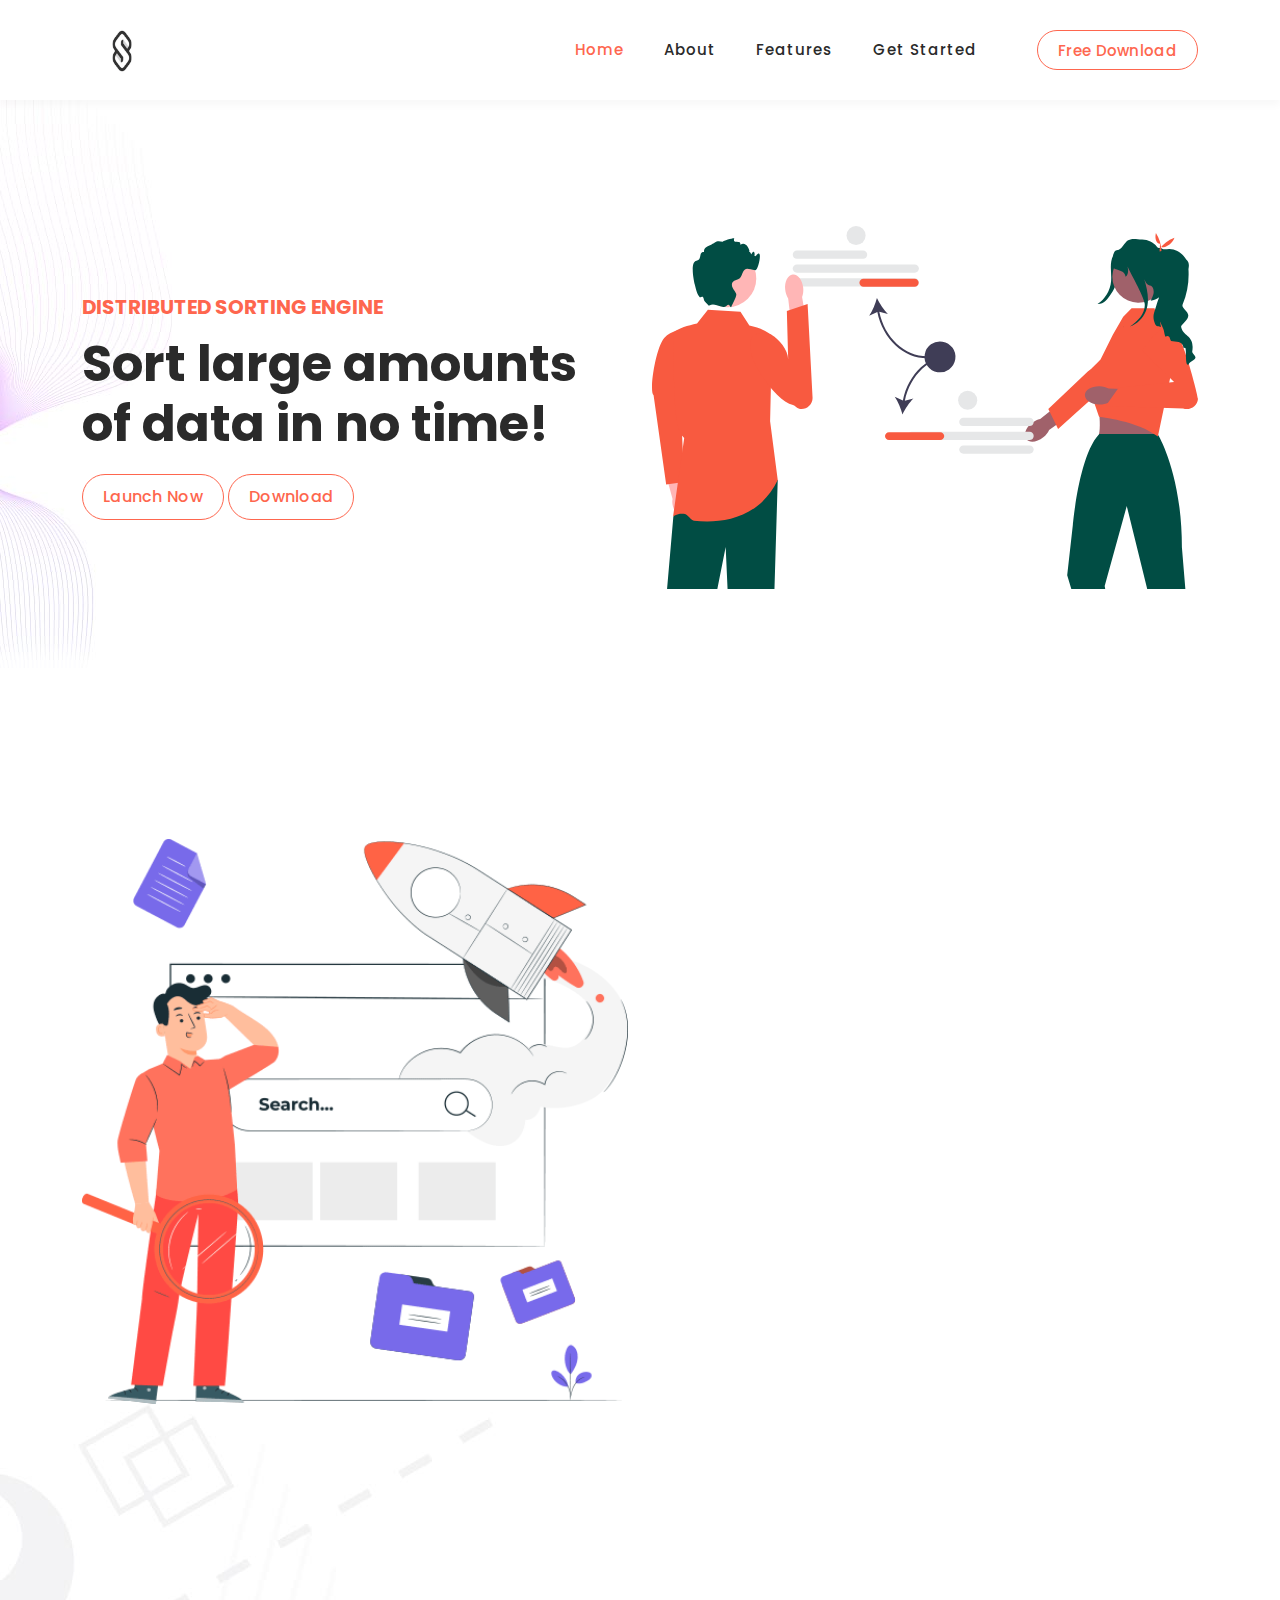
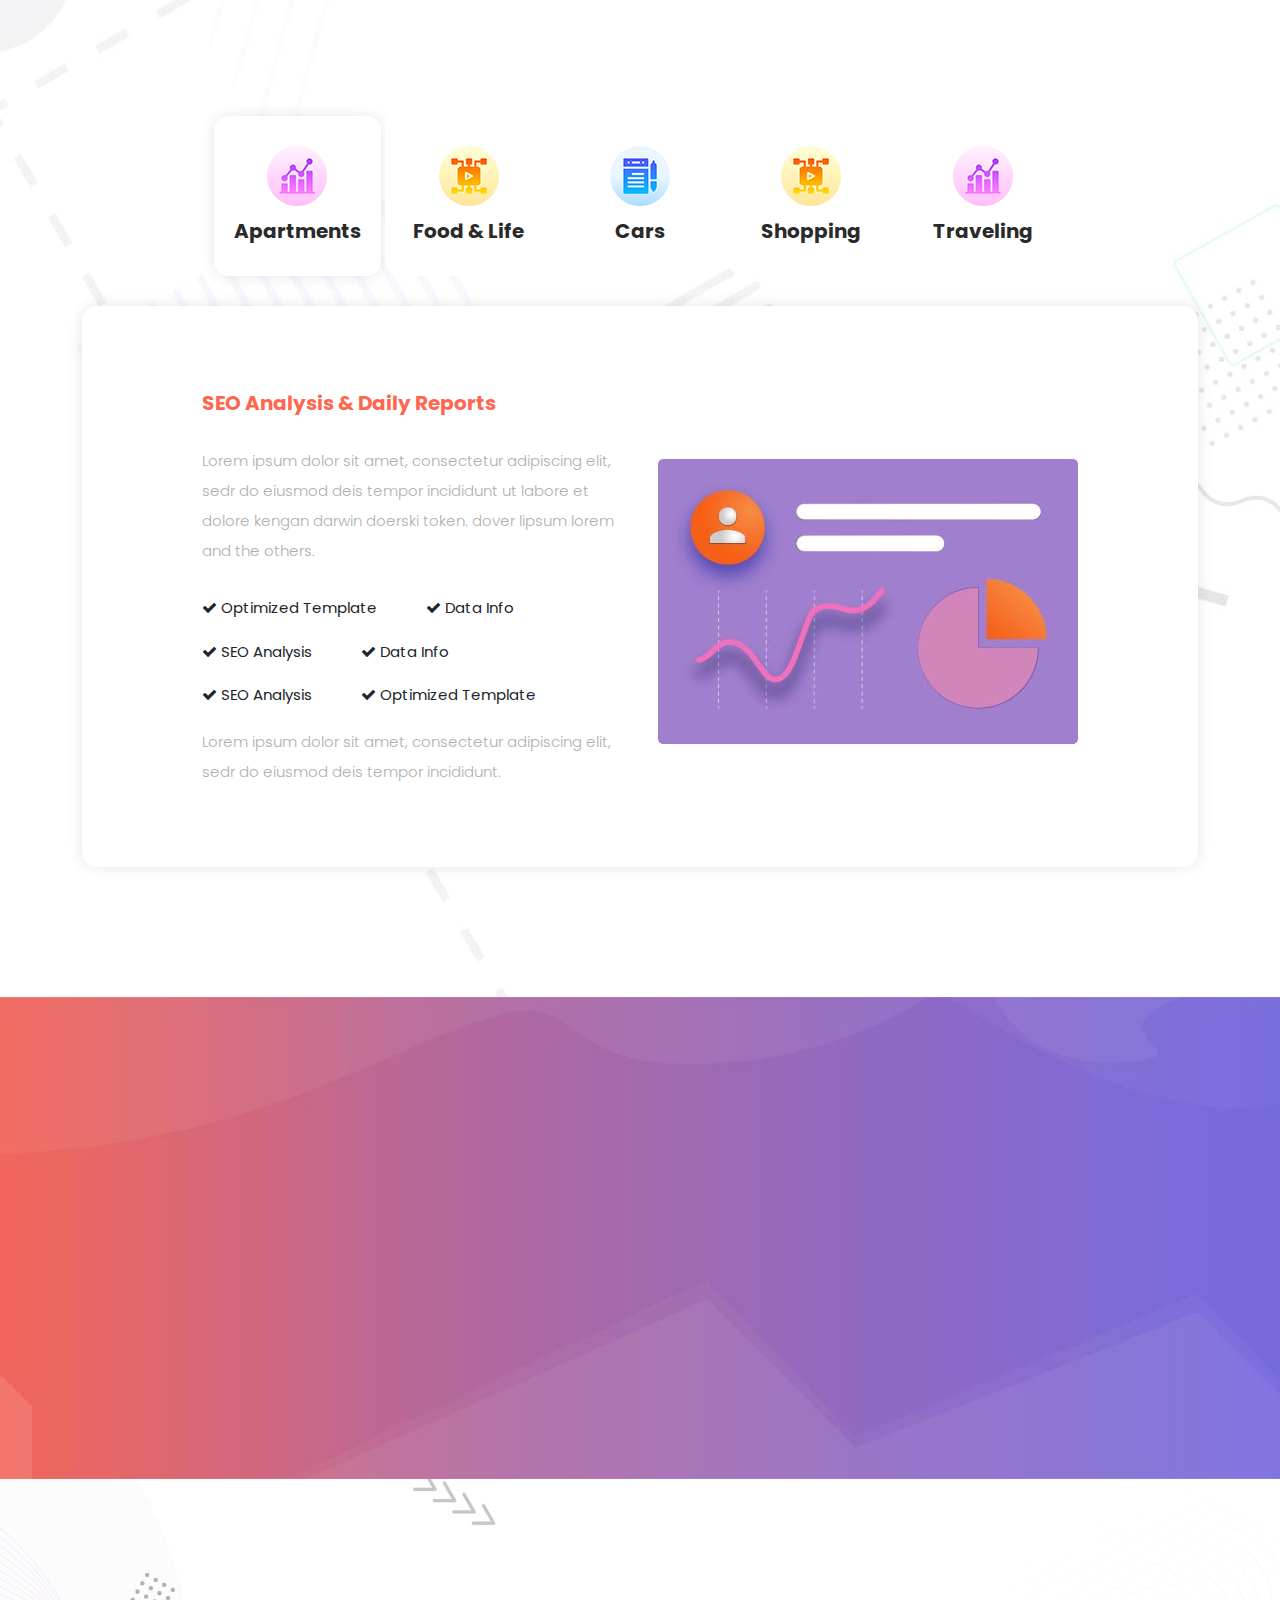
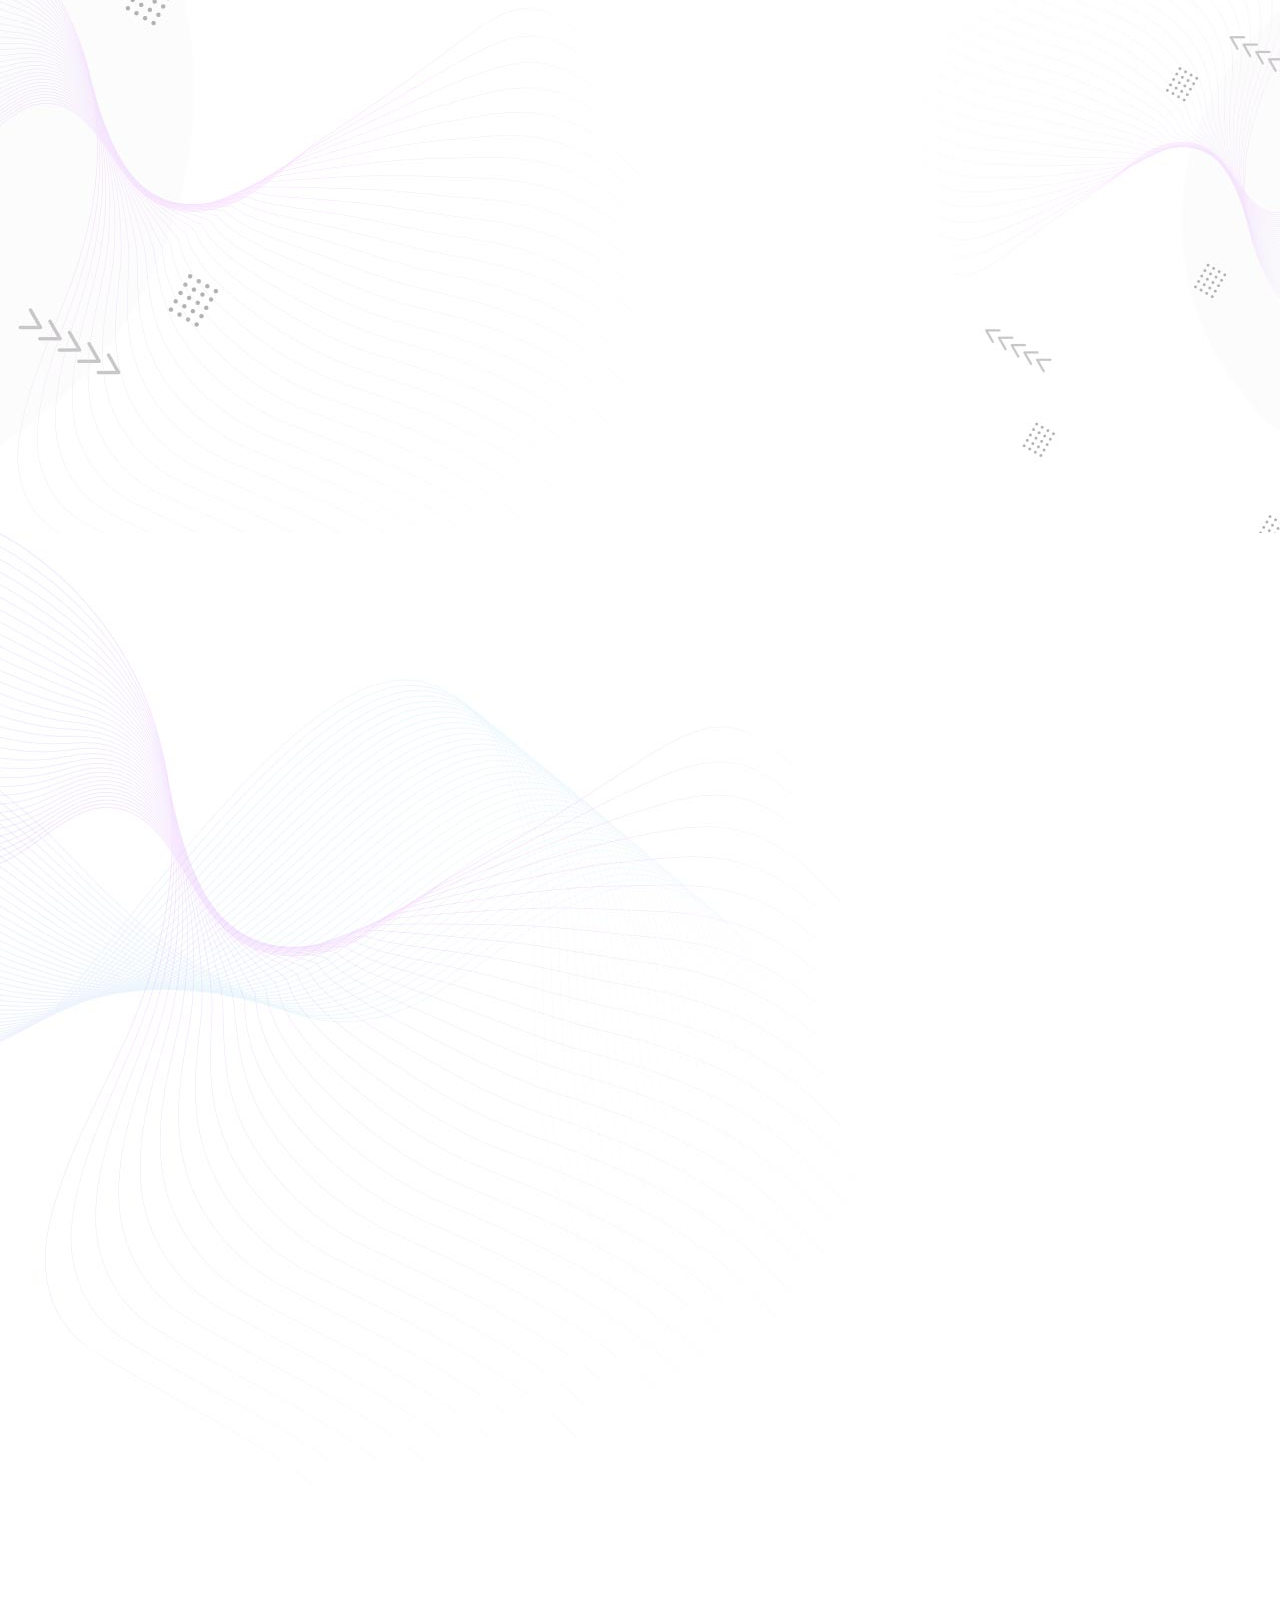
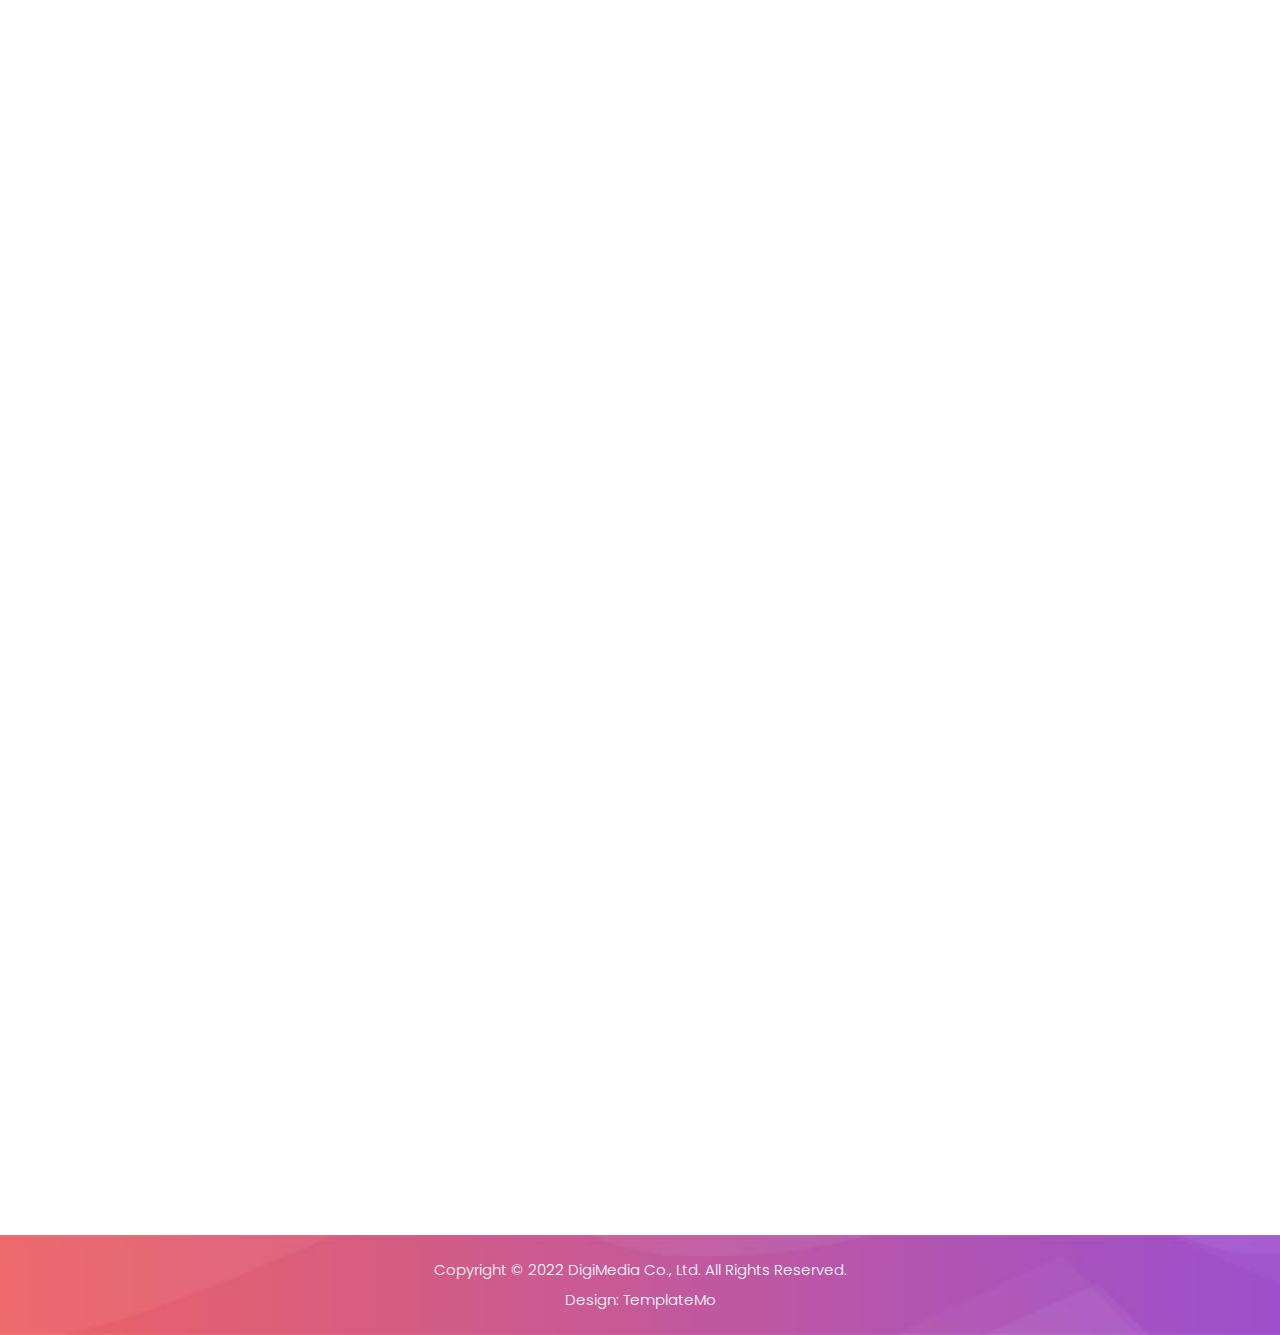
==== commit c8f552b1: "added native app" ====
--- a/index.html
+++ b/index.html
@@ -11,7 +11,9 @@
     <link rel="preconnect" href="https://fonts.gstatic.com" crossorigin>
     <link href="https://fonts.googleapis.com/css2?family=Poppins:wght@100;200;300;400;500;600;700;800;900&display=swap" rel="stylesheet">
 
-    <title>DigiMedia - Creative SEO HTML5 Template</title>
+    <title>Sorting Engine</title>
+    <link href="assets/images/logo.png" rel="icon">
+
 
     <!-- Bootstrap core CSS -->
     <link href="vendor/bootstrap/css/bootstrap.min.css" rel="stylesheet">
@@ -46,29 +48,6 @@
   </div>
   <!-- ***** Preloader End ***** -->
 
-  <!-- Pre-header Starts -->
-  <div class="pre-header">
-    <div class="container">
-      <div class="row">
-        <div class="col-lg-8 col-sm-8 col-7">
-          <ul class="info">
-            <li><a href="#"><i class="fa fa-envelope"></i>digimedia@company.com</a></li>
-            <li><a href="#"><i class="fa fa-phone"></i>010-020-0340</a></li>
-          </ul>
-        </div>
-        <div class="col-lg-4 col-sm-4 col-5">
-          <ul class="social-media">
-            <li><a href="#"><i class="fa fa-facebook"></i></a></li>
-            <li><a href="#"><i class="fa fa-behance"></i></a></li>
-            <li><a href="#"><i class="fa fa-twitter"></i></a></li>
-            <li><a href="#"><i class="fa fa-dribbble"></i></a></li>
-          </ul>
-        </div>
-      </div>
-    </div>
-  </div>
-  <!-- Pre-header End -->
-
   <!-- ***** Header Area Start ***** -->
   <header class="header-area header-sticky wow slideInDown" data-wow-duration="0.75s" data-wow-delay="0s">
     <div class="container">
@@ -77,18 +56,18 @@
           <nav class="main-nav">
             <!-- ***** Logo Start ***** -->
             <a href="index.html" class="logo">
-              <img src="assets/images/logo-v2.png" alt="">
+              <img src="assets/images/logo.png" width="200" height="80" alt="">
             </a>
             <!-- ***** Logo End ***** -->
             <!-- ***** Menu Start ***** -->
             <ul class="nav">
               <li class="scroll-to-section"><a href="#top" class="active">Home</a></li>
               <li class="scroll-to-section"><a href="#about">About</a></li>
-              <li class="scroll-to-section"><a href="#services">Services</a></li>
-              <li class="scroll-to-section"><a href="#portfolio">Projects</a></li>
-              <li class="scroll-to-section"><a href="#blog">Blog</a></li>
-              <li class="scroll-to-section"><a href="#contact">Contact</a></li> 
-              <li class="scroll-to-section"><div class="border-first-button"><a href="#contact">Free Quote</a></div></li> 
+              <li class="scroll-to-section"><a href="#services">Features</a></li>
+              <li class="scroll-to-section"><a href="#portfolio">Get Started</a></li>
+              <!-- <li class="scroll-to-section"><a href="#blog">Blog</a></li>
+              <li class="scroll-to-section"><a href="#contact">Contact</a></li>  -->
+              <li class="scroll-to-section"><div class="border-first-button"><a href="#contact">Free Download</a></div></li> 
             </ul>        
             <a class='menu-trigger'>
                 <span>Menu</span>
@@ -110,13 +89,14 @@
               <div class="left-content show-up header-text wow fadeInLeft" data-wow-duration="1s" data-wow-delay="1s">
                 <div class="row">
                   <div class="col-lg-12">
-                    <h6>Digital Media Agency</h6>
-                    <h2>We Boost Your Website Traffic</h2>
-                    <p>This template is brought to you by TemplateMo website. Feel free to use this for a commercial purpose. You are not allowed to redistribute the template ZIP file on any other template website. Thank you.</p>
+                    <h6>Distributed Sorting Engine</h6>
+                    <h2>Sort large amounts of data in no time!</h2>
+                    <!-- <p>Sort large amounts of data in real time!</p> -->
                   </div>
                   <div class="col-lg-12">
                     <div class="border-first-button scroll-to-section">
-                      <a href="#contact">Free Quote</a>
+                      <a href="webapp/index.html">Launch Now</a>
+                      <a href="#contact">Download</a>
                     </div>
                   </div>
                 </div>
@@ -124,7 +104,7 @@
             </div>
             <div class="col-lg-6">
               <div class="right-image wow fadeInRight" data-wow-duration="1s" data-wow-delay="0.5s">
-                <img src="assets/images/slider-dec-v2.png" alt="">
+                <img src="assets/images/slider-dec-v2.svg" alt="">
               </div>
             </div>
           </div>
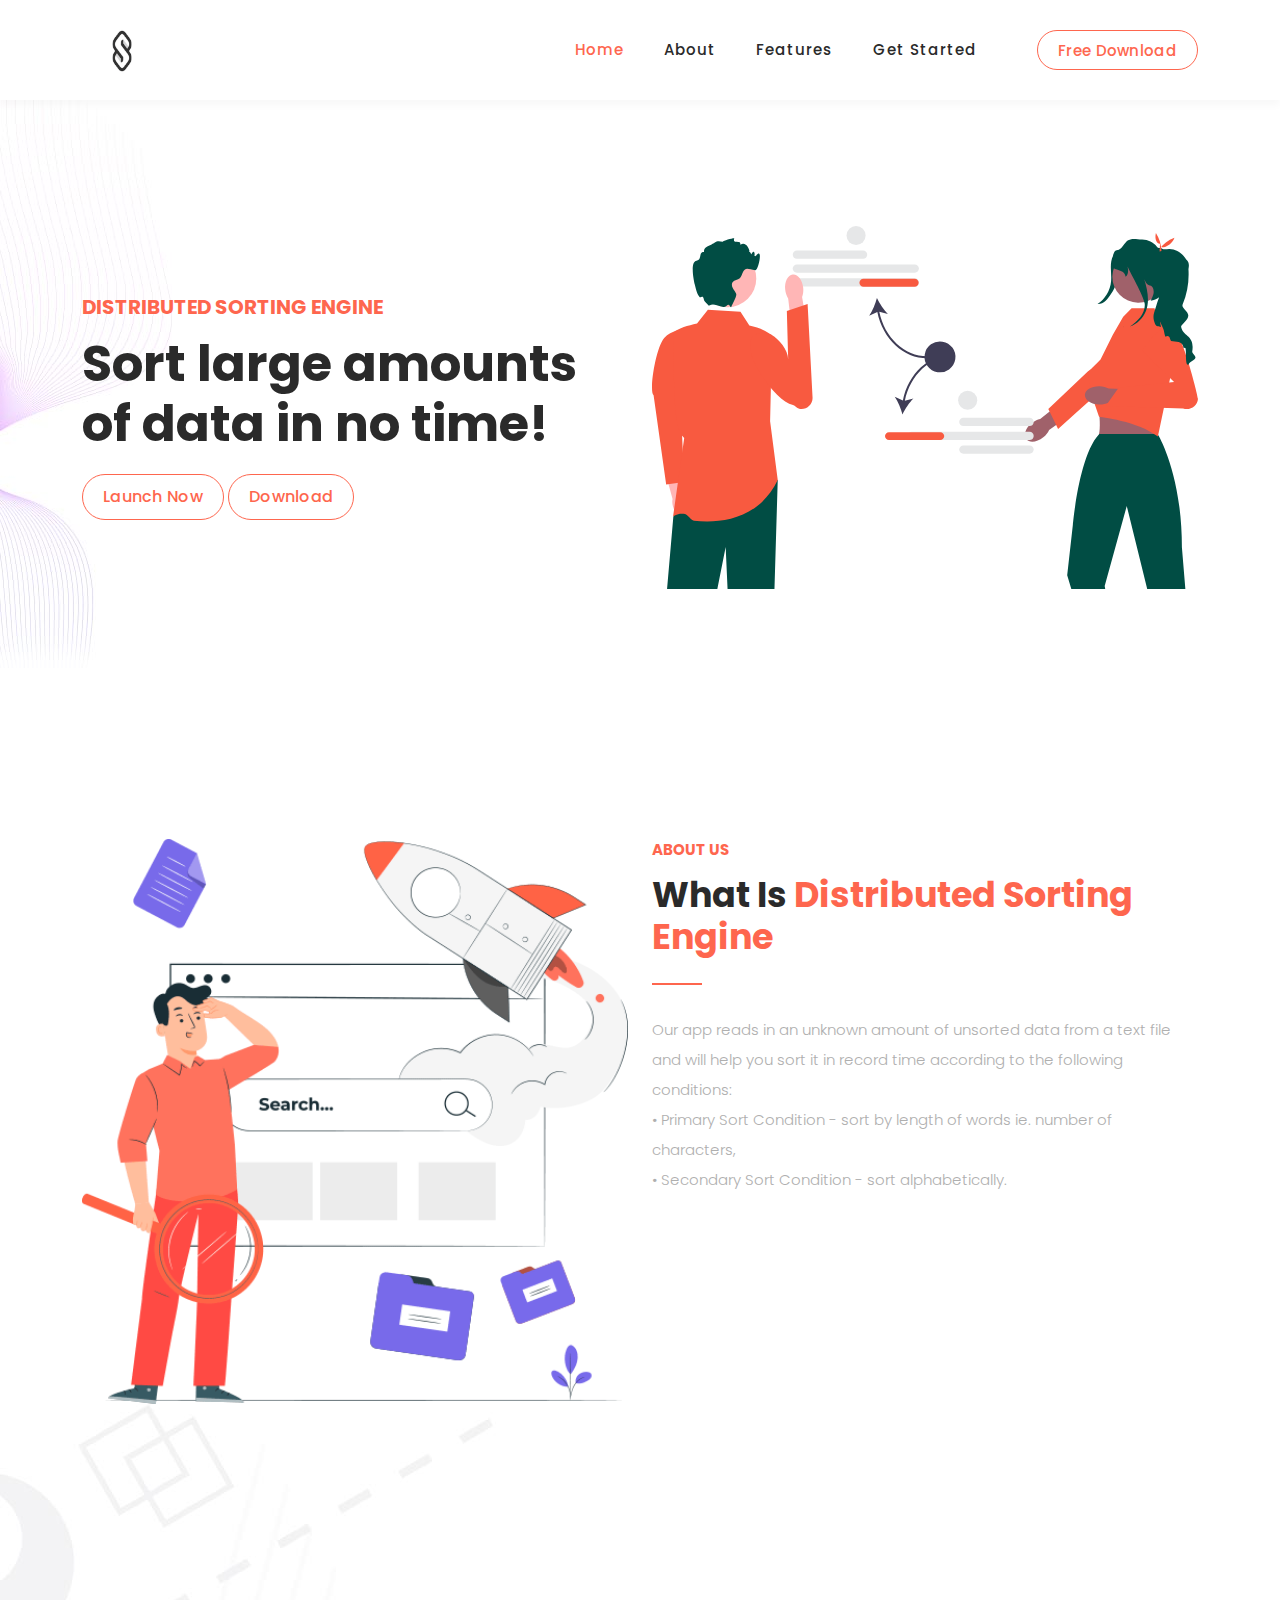
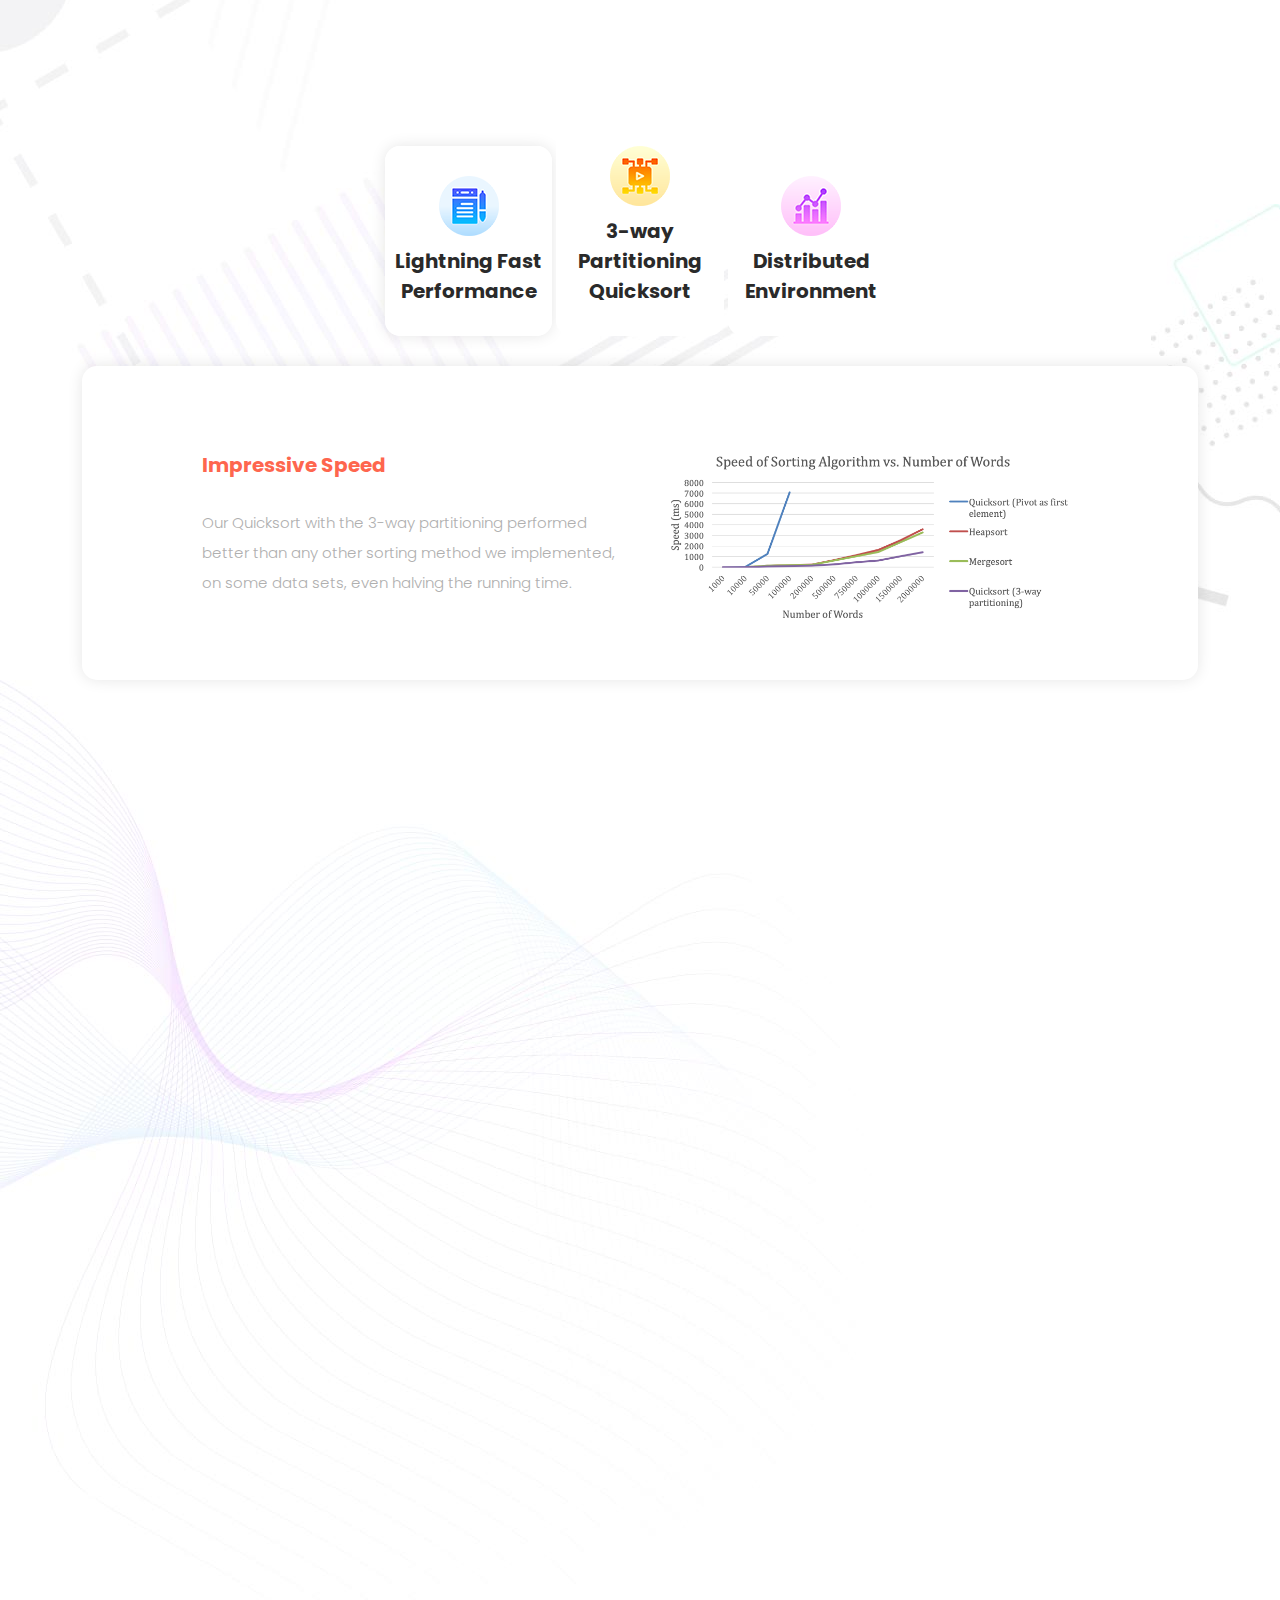
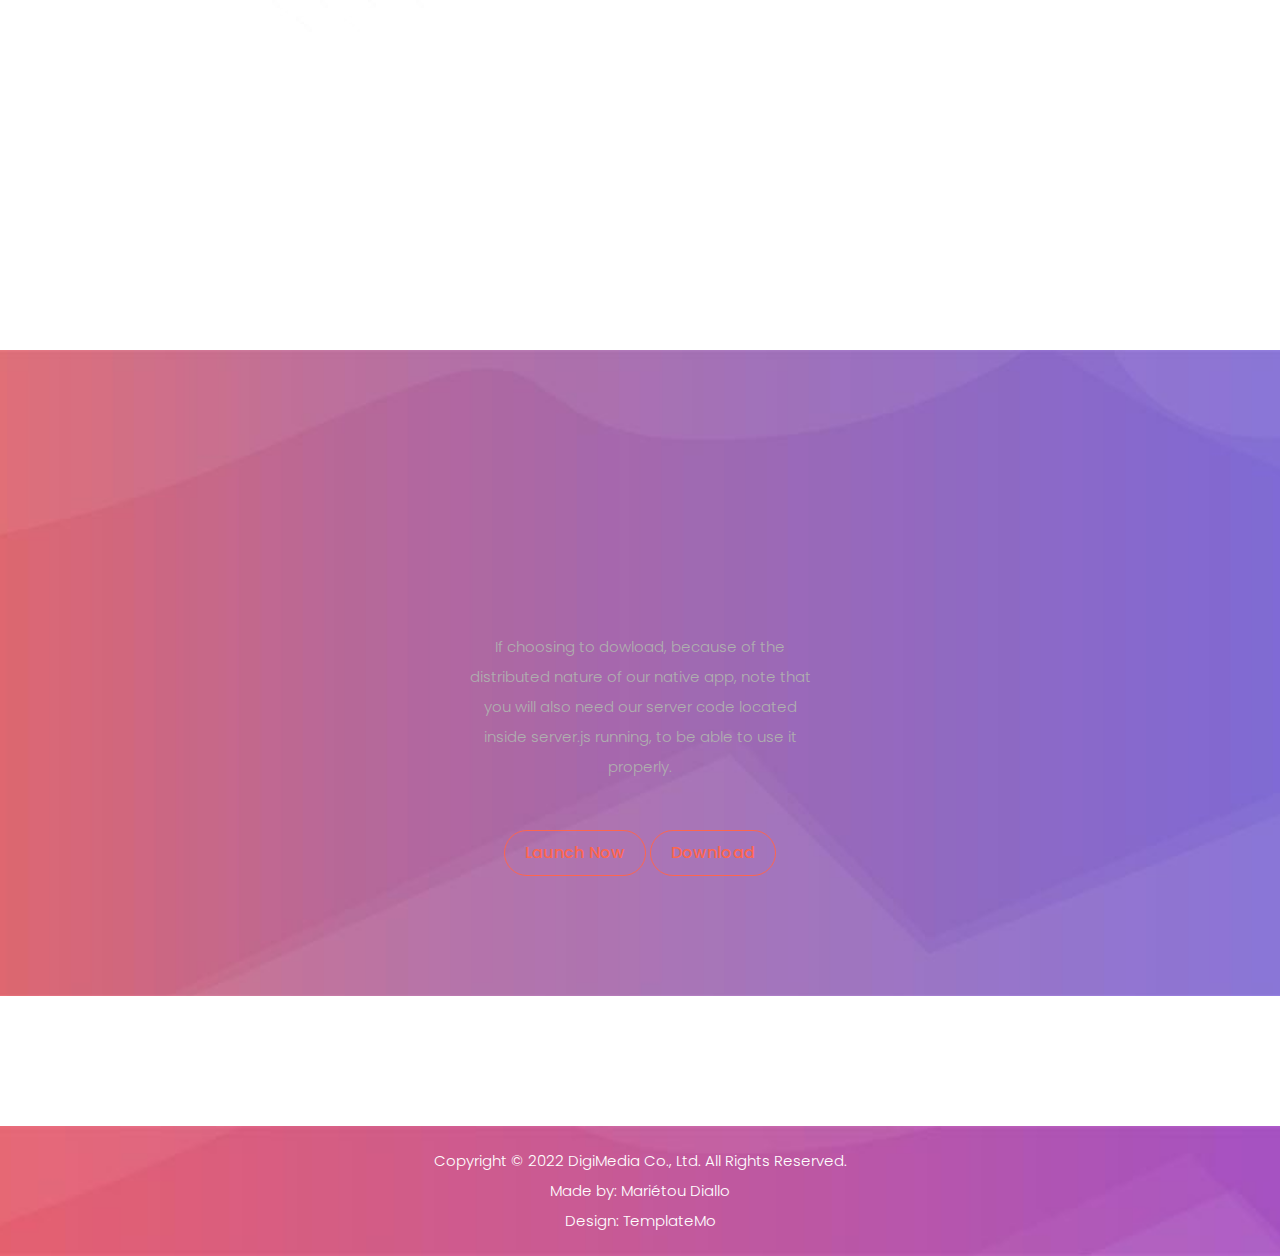
==== commit 96a94219: "updated files" ====
--- a/index.html
+++ b/index.html
@@ -11,7 +11,7 @@
     <link rel="preconnect" href="https://fonts.gstatic.com" crossorigin>
     <link href="https://fonts.googleapis.com/css2?family=Poppins:wght@100;200;300;400;500;600;700;800;900&display=swap" rel="stylesheet">
 
-    <title>Sorting Engine</title>
+    <title>Distributed Sorting Engine</title>
     <link href="assets/images/logo.png" rel="icon">
 
 
@@ -64,7 +64,7 @@
               <li class="scroll-to-section"><a href="#top" class="active">Home</a></li>
               <li class="scroll-to-section"><a href="#about">About</a></li>
               <li class="scroll-to-section"><a href="#services">Features</a></li>
-              <li class="scroll-to-section"><a href="#portfolio">Get Started</a></li>
+              <li class="scroll-to-section"><a href="#contact">Get Started</a></li>
               <!-- <li class="scroll-to-section"><a href="#blog">Blog</a></li>
               <li class="scroll-to-section"><a href="#contact">Contact</a></li>  -->
               <li class="scroll-to-section"><div class="border-first-button"><a href="#contact">Free Download</a></div></li> 
@@ -96,7 +96,7 @@
                   <div class="col-lg-12">
                     <div class="border-first-button scroll-to-section">
                       <a href="webapp/index.html">Launch Now</a>
-                      <a href="#contact">Download</a>
+                      <a href="downloads/DistributedSortingEngine-darwin-x64.zip">Download</a>
                     </div>
                   </div>
                 </div>
@@ -127,14 +127,16 @@
               <div class="about-right-content">
                 <div class="section-heading">
                   <h6>About Us</h6>
-                  <h4>Who is DigiMedia <em>Agency</em></h4>
+                  <h4>What is <em>Distributed Sorting Engine</em></h4>
                   <div class="line-dec"></div>
                 </div>
-                <p>We hope this DigiMedia template is useful for your work. You can use this template for any purpose. You may <a rel="nofollow" href="http://paypal.me/templatemo" target="_blank">contribute a little amount</a> via PayPal to <a href="https://templatemo.com/contact" target="_blank">support TemplateMo</a> in creating new templates regularly.</p>
+                <p> Our app reads in an unknown amount of unsorted data from a text file and will help you sort it in record time according to the following conditions:<br>
+                  • Primary Sort Condition - sort by length of words ie. number of characters,<br>
+                  • Secondary Sort Condition - sort alphabetically.</p>
                 <div class="row">
                   <div class="col-lg-4 col-sm-4">
                     <div class="skill-item first-skill-item wow fadeIn" data-wow-duration="1s" data-wow-delay="0s">
-                      <div class="progress" data-percentage="90">
+                      <div class="progress" data-percentage="100">
                         <span class="progress-left">
                           <span class="progress-bar"></span>
                         </span>
@@ -143,8 +145,8 @@
                         </span>
                         <div class="progress-value">
                           <div>
-                            90%<br>
-                            <span>Coding</span>
+                            100%<br>
+                            <span>Satisfaction</span>
                           </div>
                         </div>
                       </div>
@@ -152,7 +154,7 @@
                   </div>
                   <div class="col-lg-4 col-sm-4">
                     <div class="skill-item second-skill-item wow fadeIn" data-wow-duration="1s" data-wow-delay="0s">
-                      <div class="progress" data-percentage="80">
+                      <div class="progress" data-percentage="100">
                         <span class="progress-left">
                           <span class="progress-bar"></span>
                         </span>
@@ -161,8 +163,8 @@
                         </span>
                         <div class="progress-value">
                           <div>
-                            80%<br>
-                            <span>Photoshop</span>
+                            100%<br>
+                            <span>Reliability</span>
                           </div>
                         </div>
                       </div>
@@ -170,7 +172,7 @@
                   </div>
                   <div class="col-lg-4 col-sm-4">
                     <div class="skill-item third-skill-item wow fadeIn" data-wow-duration="1s" data-wow-delay="0s">
-                      <div class="progress" data-percentage="80">
+                      <div class="progress" data-percentage="100">
                         <span class="progress-left">
                           <span class="progress-bar"></span>
                         </span>
@@ -179,8 +181,8 @@
                         </span>
                         <div class="progress-value">
                           <div>
-                            80%<br>
-                            <span>Animation</span>
+                            100%<br>
+                            <span>Usability</span>
                           </div>
                         </div>
                       </div>
@@ -200,8 +202,8 @@
       <div class="row">
         <div class="col-lg-12">
           <div class="section-heading  wow fadeInDown" data-wow-duration="1s" data-wow-delay="0.5s">
-            <h6>Our Services</h6>
-            <h4>What Our Agency <em>Provides</em></h4>
+            <h6>Our Features</h6>
+            <h4>What Our App <em>Provides</em></h4>
             <div class="line-dec"></div>
           </div>
         </div>
@@ -212,27 +214,27 @@
                 <div class="col-lg-12">
                   <div class="menu">
                     <div class="first-thumb active">
-                      <div class="thumb">
-                        <span class="icon"><img src="assets/images/service-icon-01.png" alt=""></span>
-                        Apartments
+                      <div class="thumb">                 
+                        <span class="icon"><img src="assets/images/service-icon-03.png" alt=""></span>
+                        Lightning Fast Performance
                       </div>
                     </div>
                     <div>
                       <div class="thumb">                 
                         <span class="icon"><img src="assets/images/service-icon-02.png" alt=""></span>
-                        Food &amp; Life
+                        3-way Partitioning Quicksort
                       </div>
                     </div>
                     <div>
-                      <div class="thumb">                 
-                        <span class="icon"><img src="assets/images/service-icon-03.png" alt=""></span>
-                        Cars
-                      </div>
-                    </div>
-                    <div>
+                      <div class="thumb">
+                        <span class="icon"><img src="assets/images/service-icon-01.png" alt=""></span>
+                        Distributed Environment
+                      </div>
+                    </div>
+                    <!-- <div>
                       <div class="thumb">                 
                         <span class="icon"><img src="assets/images/service-icon-04.png" alt=""></span>
-                        Shopping
+                        Native Features
                       </div>
                     </div>
                     <div class="last-thumb">
@@ -240,7 +242,7 @@
                         <span class="icon"><img src="assets/images/service-icon-01.png" alt=""></span>
                         Traveling
                       </div>
-                    </div>
+                    </div> -->
                   </div>
                 </div> 
                 <div class="col-lg-12">
@@ -251,17 +253,13 @@
                           <div class="row">
                             <div class="col-lg-6 align-self-center">
                               <div class="left-text">
-                                <h4>SEO Analysis &amp; Daily Reports</h4>
-                                <p>Lorem ipsum dolor sit amet, consectetur adipiscing elit, sedr do eiusmod deis tempor incididunt ut labore et dolore kengan darwin doerski token.
-                                  dover lipsum lorem and the others.</p>
-                                <div class="ticks-list"><span><i class="fa fa-check"></i> Optimized Template</span> <span><i class="fa fa-check"></i> Data Info</span> <span><i class="fa fa-check"></i> SEO Analysis</span>
-                                  <span><i class="fa fa-check"></i> Data Info</span> <span><i class="fa fa-check"></i> SEO Analysis</span> <span><i class="fa fa-check"></i> Optimized Template</span></div>
-                                <p>Lorem ipsum dolor sit amet, consectetur adipiscing elit, sedr do eiusmod deis tempor incididunt.</p>
+                                <h4>Impressive Speed</h4>
+                                <p>Our Quicksort with the 3-way partitioning performed better than any other sorting method we implemented, on some data sets, even halving the running time.</p>
                               </div>
                             </div>
                             <div class="col-lg-6 align-self-center">
                               <div class="right-image">
-                                <img src="assets/images/services-image.jpg" alt="">
+                                <img src="assets/images/speed.jpg" alt="">
                               </div>
                             </div>
                           </div>
@@ -274,12 +272,9 @@
                           <div class="row">
                             <div class="col-lg-6 align-self-center">
                               <div class="left-text">
-                                <h4>Healthy Food &amp; Life</h4>
-                                <p>Lorem ipsum dolor sit amet, consectetur adipiscing elit, sedr do eiusmod deis tempor incididunt ut labore et dolore kengan darwin doerski token.
-                                  dover lipsum lorem and the others.</p>
-                                <div class="ticks-list"><span><i class="fa fa-check"></i> Optimized Template</span> <span><i class="fa fa-check"></i> Data Info</span> <span><i class="fa fa-check"></i> SEO Analysis</span>
-                                  <span><i class="fa fa-check"></i> Data Info</span> <span><i class="fa fa-check"></i> SEO Analysis</span> <span><i class="fa fa-check"></i> Optimized Template</span></div>
-                                <p>Lorem ipsum dolor sit amet, consectetur adipiscing elit, sedr do eiusmod deis tempor incididunt.</p>
+                                <h4>Quicksort Using 3-way Partitioning</h4>
+                                <p>Our algorithm calls the quicksort method recursively on two partitions of the data that's been partitioned three ways, elements less than the chosen pivot, and elements that are greater than it. 
+                                  Note that the middle partition is just multiple occurrences of the pivot element.</p>
                               </div>
                             </div>
                             <div class="col-lg-6 align-self-center">
@@ -297,63 +292,13 @@
                           <div class="row">
                             <div class="col-lg-6 align-self-center">
                               <div class="left-text">
-                                <h4>Car Re-search &amp; Transport</h4>
-                                <p>Lorem ipsum dolor sit amet, consectetur adipiscing elit, sedr do eiusmod deis tempor incididunt ut labore et dolore kengan darwin doerski token.
-                                  dover lipsum lorem and the others.</p>
-                                <div class="ticks-list"><span><i class="fa fa-check"></i> Optimized Template</span> <span><i class="fa fa-check"></i> Data Info</span> <span><i class="fa fa-check"></i> SEO Analysis</span>
-                                  <span><i class="fa fa-check"></i> Data Info</span> <span><i class="fa fa-check"></i> SEO Analysis</span> <span><i class="fa fa-check"></i> Optimized Template</span></div>
-                                <p>Lorem ipsum dolor sit amet, consectetur adipiscing elit, sedr do eiusmod deis tempor incididunt.</p>
-                              </div>
-                            </div>
-                            <div class="col-lg-6 align-self-center">
-                              <div class="right-image">
-                                <img src="assets/images/services-image-03.jpg" alt="">
-                              </div>
-                            </div>
-                          </div>
-                        </div>
-                      </div>
-                    </li>
-                    <li>
-                      <div>
-                        <div class="thumb">
-                          <div class="row">
-                            <div class="col-lg-6 align-self-center">
-                              <div class="left-text">
-                                <h4>Online Shopping &amp; Tracking ID</h4>
-                                <p>Lorem ipsum dolor sit amet, consectetur adipiscing elit, sedr do eiusmod deis tempor incididunt ut labore et dolore kengan darwin doerski token.
-                                  dover lipsum lorem and the others.</p>
-                                <div class="ticks-list"><span><i class="fa fa-check"></i> Optimized Template</span> <span><i class="fa fa-check"></i> Data Info</span> <span><i class="fa fa-check"></i> SEO Analysis</span>
-                                  <span><i class="fa fa-check"></i> Data Info</span> <span><i class="fa fa-check"></i> SEO Analysis</span> <span><i class="fa fa-check"></i> Optimized Template</span></div>
-                                <p>Lorem ipsum dolor sit amet, consectetur adipiscing elit, sedr do eiusmod deis tempor incididunt.</p>
+                                <h4>Networked Library</h4>
+                                <p>Multiple clients and processes doing the work and acting as one single unit.</p>
                               </div>
                             </div>
                             <div class="col-lg-6 align-self-center">
                               <div class="right-image">
                                 <img src="assets/images/services-image-04.jpg" alt="">
-                              </div>
-                            </div>
-                          </div>
-                        </div>
-                      </div>
-                    </li>
-                    <li>
-                      <div>
-                        <div class="thumb">
-                          <div class="row">
-                            <div class="col-lg-6 align-self-center">
-                              <div class="left-text">
-                                <h4>Enjoy &amp; Travel</h4>
-                                <p>Lorem ipsum dolor sit amet, consectetur adipiscing elit, sedr do eiusmod deis tempor incididunt ut labore et dolore kengan darwin doerski token.
-                                  dover lipsum lorem and the others.</p>
-                                <div class="ticks-list"><span><i class="fa fa-check"></i> Optimized Template</span> <span><i class="fa fa-check"></i> Data Info</span> <span><i class="fa fa-check"></i> SEO Analysis</span>
-                                  <span><i class="fa fa-check"></i> Data Info</span> <span><i class="fa fa-check"></i> SEO Analysis</span> <span><i class="fa fa-check"></i> Optimized Template</span></div>
-                                <p>Lorem ipsum dolor sit amet, consectetur adipiscing elit, sedr do eiusmod deis tempor incididunt.</p>
-                              </div>
-                            </div>
-                            <div class="col-lg-6 align-self-center">
-                              <div class="right-image">
-                                <img src="assets/images/services-image.jpg" alt="">
                               </div>
                             </div>
                           </div>
@@ -370,198 +315,55 @@
     </div>
   </div>
 
-  
-  <div id="free-quote" class="free-quote">
-    <div class="container">
-      <div class="row">
-        <div class="col-lg-4 offset-lg-4">
-          <div class="section-heading  wow fadeIn" data-wow-duration="1s" data-wow-delay="0.3s">
-            <h6>Get Your Free Quote</h6>
-            <h4>Grow With Us Now</h4>
-            <div class="line-dec"></div>
-          </div>
-        </div>
-        <div class="col-lg-8 offset-lg-2  wow fadeIn" data-wow-duration="1s" data-wow-delay="0.8s">
-          <form id="search" action="#" method="GET">
-            <div class="row">
-              <div class="col-lg-4 col-sm-4">
-                <fieldset>
-                  <input type="web" name="web" class="website" placeholder="Your website URL..." autocomplete="on" required>
-                </fieldset>
-              </div>
-              <div class="col-lg-4 col-sm-4">
-                <fieldset>
-                  <input type="address" name="address" class="email" placeholder="Email Address..." autocomplete="on" required>
-                </fieldset>
-              </div>
-              <div class="col-lg-4 col-sm-4">
-                <fieldset>
-                  <button type="submit" class="main-button">Get Quote Now</button>
-                </fieldset>
-              </div>
-            </div>
-          </form>
-        </div>
-      </div>
-    </div>
-  </div>
-
-
-  <div id="portfolio" class="our-portfolio section">
-    <div class="container">
-      <div class="row">
-        <div class="col-lg-5">
-          <div class="section-heading wow fadeInLeft" data-wow-duration="1s" data-wow-delay="0.3s">
-            <h6>Our Portofolio</h6>
-            <h4>See Our Recent <em>Projects</em></h4>
-            <div class="line-dec"></div>
-          </div>
-        </div>
-      </div>
-    </div>
-    <div class="container-fluid wow fadeIn" data-wow-duration="1s" data-wow-delay="0.7s">
-      <div class="row">
-        <div class="col-lg-12">
-          <div class="loop owl-carousel">
-            <div class="item">
-              <a href="#">
-                <div class="portfolio-item">
-                <div class="thumb">
-                  <img src="assets/images/portfolio-01.jpg" alt="">
-                </div>
-                <div class="down-content">
-                  <h4>Website Builder</h4>
-                  <span>Marketing</span>
-                </div>
-              </div>
-              </a>  
-            </div>
-            <div class="item">
-              <a href="#">
-                <div class="portfolio-item">
-                <div class="thumb">
-                  <img src="assets/images/portfolio-01.jpg" alt="">
-                </div>
-                <div class="down-content">
-                  <h4>Website Builder</h4>
-                  <span>Marketing</span>
-                </div>
-              </div>
-              </a>  
-            </div>
-            <div class="item">
-              <a href="#">
-                <div class="portfolio-item">
-                <div class="thumb">
-                  <img src="assets/images/portfolio-02.jpg" alt="">
-                </div>
-                <div class="down-content">
-                  <h4>Website Builder</h4>
-                  <span>Marketing</span>
-                </div>
-              </div>
-              </a>  
-            </div>
-            <div class="item">
-              <a href="#">
-                <div class="portfolio-item">
-                <div class="thumb">
-                  <img src="assets/images/portfolio-03.jpg" alt="">
-                </div>
-                <div class="down-content">
-                  <h4>Website Builder</h4>
-                  <span>Marketing</span>
-                </div>
-              </div>
-              </a>  
-            </div>
-            <div class="item">
-              <a href="#">
-                <div class="portfolio-item">
-                <div class="thumb">
-                  <img src="assets/images/portfolio-04.jpg" alt="">
-                </div>
-                <div class="down-content">
-                  <h4>Website Builder</h4>
-                  <span>Marketing</span>
-                </div>
-              </div>
-              </a>  
-            </div>
-          </div>
-        </div>
-      </div>
-    </div>
-  </div>
-  
   <div id="blog" class="blog">
     <div class="container">
       <div class="row">
         <div class="col-lg-4 offset-lg-4  wow fadeInDown" data-wow-duration="1s" data-wow-delay="0.3s">
           <div class="section-heading">
-            <h6>Recent News</h6>
-            <h4>Check Our Blog <em>Posts</em></h4>
+            <h6>Our Native Features</h6>
+            <h4>See Our <em>Impressive</em> Native Features</h4>
             <div class="line-dec"></div>
           </div>
         </div>
         <div class="col-lg-6 show-up wow fadeInUp" data-wow-duration="1s" data-wow-delay="0.3s">
           <div class="blog-post">
             <div class="thumb">
-              <a href="#"><img src="assets/images/blog-post-01.jpg" alt=""></a>
+              <a href="#"><img max-height="500px" src="assets/images/notif2.png" alt=""></a>
             </div>
             <div class="down-content">
-              <span class="category">SEO Analysis</span>
-              <span class="date">03 August 2021</span>
-              <a href="#"><h4>Lorem Ipsum Dolor Sit Amet, Consectetur Adelore
-                Eiusmod Tempor Incididunt</h4></a>
-              <p>Lorem ipsum dolor sit amet, consectetur adipiscing elit, sed doers itii eiumod deis tempor incididunt ut labore.</p>
-              <span class="author"><img src="assets/images/author-post.jpg" alt="">By: Andrea Mentuzi</span>
-              <div class="border-first-button"><a href="#">Discover More</a></div>
+              <span class="category">Application Notifications</span>
+              <h4>OS desktop notifications when new client processes are added and when the data has been sorted successfully.</h4>
             </div>
           </div>
         </div>
         <div class="col-lg-6 wow fadeInUp" data-wow-duration="1s" data-wow-delay="0.3s">
           <div class="blog-posts">
             <div class="row">
+              <div>&nbsp;</div> 
+              <div>&nbsp;</div> 
+              <div>&nbsp;</div> 
               <div class="col-lg-12">
                 <div class="post-item">
                   <div class="thumb">
-                    <a href="#"><img src="assets/images/blog-post-02.jpg" alt=""></a>
+                    <a href="#"><img src="assets/images/ipc.png" alt=""></a>
                   </div>
                   <div class="right-content">
-                    <span class="category">SEO Analysis</span>
-                    <span class="date">24 September 2021</span>
-                    <a href="#"><h4>Lorem Ipsum Dolor Sit Amei Eiusmod Tempor</h4></a>
-                    <p>Lorem ipsum dolor sit amet, cocteturi adipiscing eliterski.</p>
+                    <span class="category">Two-Way Communication</span>
+                    <h4>ipcMain allows you to communicate synchronously and asynchronously from the main process to renderer processes.</h4>
                   </div>
                 </div>
               </div>
               <div class="col-lg-12">
-                <div class="post-item">
+                <div padding="10px" class="post-item last-post-item">
                   <div class="thumb">
-                    <a href="#"><img src="assets/images/blog-post-03.jpg" alt=""></a>
+                    <a href="#"><img src="assets/images/shortcut.png" alt=""></a>
                   </div>
                   <div class="right-content">
-                    <span class="category">SEO Analysis</span>
-                    <span class="date">24 September 2021</span>
-                    <a href="#"><h4>Lorem Ipsum Dolor Sit Amei Eiusmod Tempor</h4></a>
-                    <p>Lorem ipsum dolor sit amet, cocteturi adipiscing eliterski.</p>
+                    <span class="category">Keyboard Shortcuts</span>
+                    <h4>Local keyboard shortcuts allow you to save time when using our app.</h4>
                   </div>
                 </div>
               </div>
-              <div class="col-lg-12">
-                <div class="post-item last-post-item">
-                  <div class="thumb">
-                    <a href="#"><img src="assets/images/blog-post-04.jpg" alt=""></a>
-                  </div>
-                  <div class="right-content">
-                    <span class="category">SEO Analysis</span>
-                    <span class="date">24 September 2021</span>
-                    <a href="#"><h4>Lorem Ipsum Dolor Sit Amei Eiusmod Tempor</h4></a>
-                    <p>Lorem ipsum dolor sit amet, cocteturi adipiscing eliterski.</p>
-                  </div>
-                </div>
-              </div>
             </div>
           </div>
         </div>
@@ -569,82 +371,43 @@
     </div>
   </div>  
 
-  <div id="contact" class="contact-us section">
+  <!-- <div id="contact" class="contact-us section">
     <div class="container">
       <div class="row">
         <div class="col-lg-6 offset-lg-3">
           <div class="section-heading wow fadeIn" data-wow-duration="1s" data-wow-delay="0.5s">
-            <h6>Contact Us</h6>
-            <h4>Get In Touch With Us <em>Now</em></h4>
+            <h6>Download</h6>
+            <h4>Get Started <em>Now</em></h4>
             <div class="line-dec"></div>
           </div>
-        </div>
-        <div class="col-lg-12 wow fadeInUp" data-wow-duration="0.5s" data-wow-delay="0.25s">
-          <form id="contact" action="" method="post">
-            <div class="row">
-              <div class="col-lg-12">
-                <div class="contact-dec">
-                  <img src="assets/images/contact-dec-v2.png" alt="">
-                </div>
-              </div>
-              <div class="col-lg-5">
-                <div id="map">
-                  <iframe src="https://maps.google.com/maps?q=Av.+L%C3%BAcio+Costa,+Rio+de+Janeiro+-+RJ,+Brazil&t=&z=13&ie=UTF8&iwloc=&output=embed" width="100%" height="636px" frameborder="0" style="border:0" allowfullscreen></iframe>
-                </div>
-              </div>
-              <div class="col-lg-7">
-                <div class="fill-form">
-                  <div class="row">
-                    <div class="col-lg-4">
-                      <div class="info-post">
-                        <div class="icon">
-                          <img src="assets/images/phone-icon.png" alt="">
-                          <a href="#">010-020-0340</a>
-                        </div>
-                      </div>
-                    </div>
-                    <div class="col-lg-4">
-                      <div class="info-post">
-                        <div class="icon">
-                          <img src="assets/images/email-icon.png" alt="">
-                          <a href="#">our@email.com</a>
-                        </div>
-                      </div>
-                    </div>
-                    <div class="col-lg-4">
-                      <div class="info-post">
-                        <div class="icon">
-                          <img src="assets/images/location-icon.png" alt="">
-                          <a href="#">123 Rio de Janeiro</a>
-                        </div>
-                      </div>
-                    </div>
-                    <div class="col-lg-6">
-                      <fieldset>
-                        <input type="name" name="name" id="name" placeholder="Name" autocomplete="on" required>
-                      </fieldset>
-                      <fieldset>
-                        <input type="text" name="email" id="email" pattern="[^ @]*@[^ @]*" placeholder="Your Email" required="">
-                      </fieldset>
-                      <fieldset>
-                        <input type="subject" name="subject" id="subject" placeholder="Subject" autocomplete="on">
-                      </fieldset>
-                    </div>
-                    <div class="col-lg-6">
-                      <fieldset>
-                        <textarea name="message" type="text" class="form-control" id="message" placeholder="Message" required=""></textarea>  
-                      </fieldset>
-                    </div>
-                    <div class="col-lg-12">
-                      <fieldset>
-                        <button type="submit" id="form-submit" class="main-button ">Send Message Now</button>
-                      </fieldset>
-                    </div>
-                  </div>
-                </div>
-              </div>
-            </div>
-          </form>
+          <p style="text-align:center">Because of the distributed nature of our app, note that you will also need our server code located inside server.js running to be able to use the native app appropiately.</p>
+        </div>
+        <div>&nbsp;</div> 
+        <div>
+          <div style="text-align:center" class="border-first-button scroll-to-section">
+            <a href="webapp/index.html">Launch Now</a>
+            <a href="downloads/DistributedSortingEngine-darwin-x64.zip">Download</a>
+          </div>
+        </div>
+      </div>
+    </div>
+  </div> -->
+
+  <div id="free-quote" class="free-quote">
+    <div class="container">
+      <div class="row">
+        <div class="col-lg-4 offset-lg-4">
+          <div class="section-heading  wow fadeIn" data-wow-duration="1s" data-wow-delay="0.3s">
+            <h6>Download</h6>
+            <h4>Get Started <em>Now</em></h4>
+            <div class="line-dec"></div>
+          </div>
+          <p style="text-align:center">If choosing to dowload, because of the distributed nature of our native app, note that you will also need our server code located inside server.js running, to be able to use it properly.</p>
+        </div>
+        <div>&nbsp;</div> 
+        <div style="text-align:center" class="border-first-button scroll-to-section">
+          <a href="webapp/index.html">Launch Now</a>
+          <a href="downloads/DistributedSortingEngine-darwin-x64.zip">Download</a>
         </div>
       </div>
     </div>
@@ -655,6 +418,7 @@
       <div class="row">
         <div class="col-lg-12">
           <p>Copyright © 2022 DigiMedia Co., Ltd. All Rights Reserved. 
+          <br>Made by: Mariétou Diallo 
           <br>Design: <a href="https://templatemo.com" target="_parent" title="free css templates">TemplateMo</a></p>
         </div>
       </div>
--- a/assets/css/templatemo-digimedia-v2.css
+++ b/assets/css/templatemo-digimedia-v2.css
@@ -1634,6 +1634,8 @@
 .blog-post .thumb img {
   border-top-right-radius: 23px;
   border-top-left-radius: 23px;
+  /* width: 100%;
+  height: 600px; */
 }
 
 .blog-post .down-content {
@@ -1713,7 +1715,7 @@
 }
 
 .post-item .right-content {
-  padding-top: 20px;
+  /* padding-top: 20px; */
 }
 
 .post-item .right-content span.category {
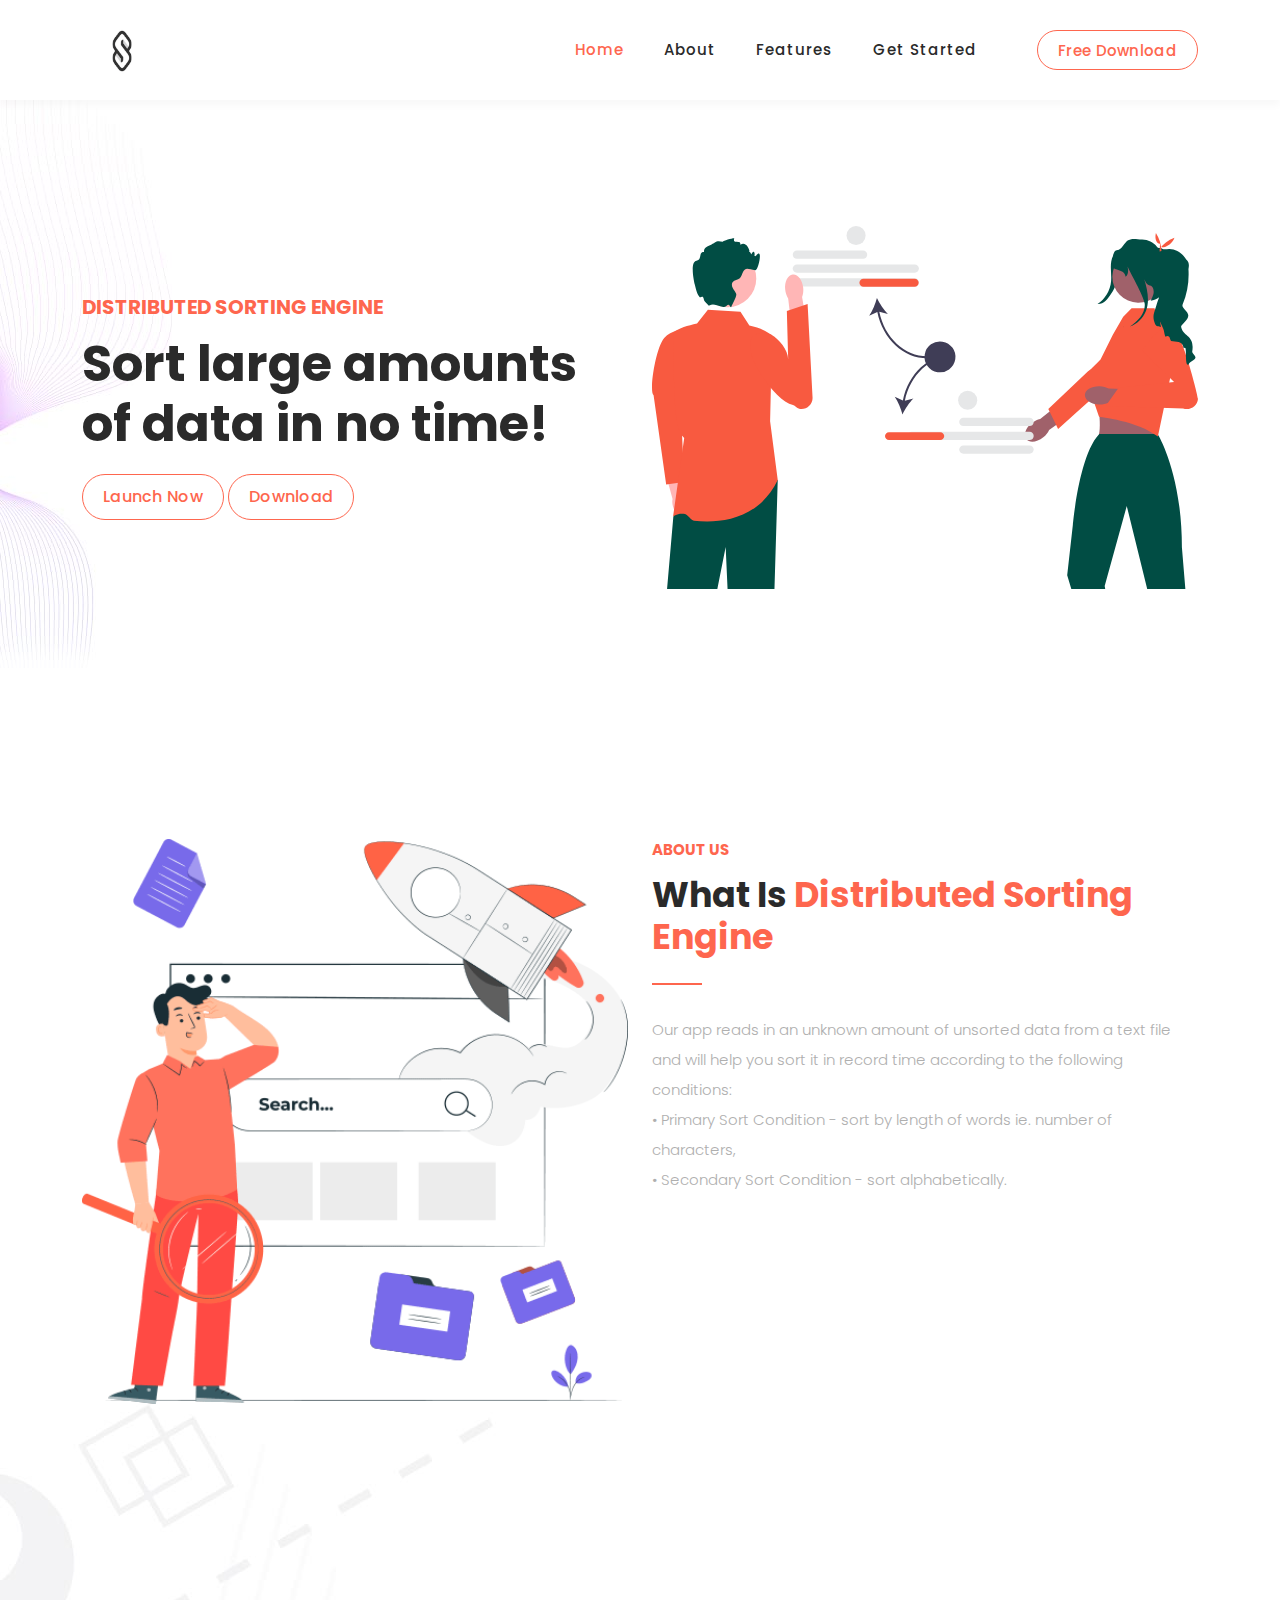
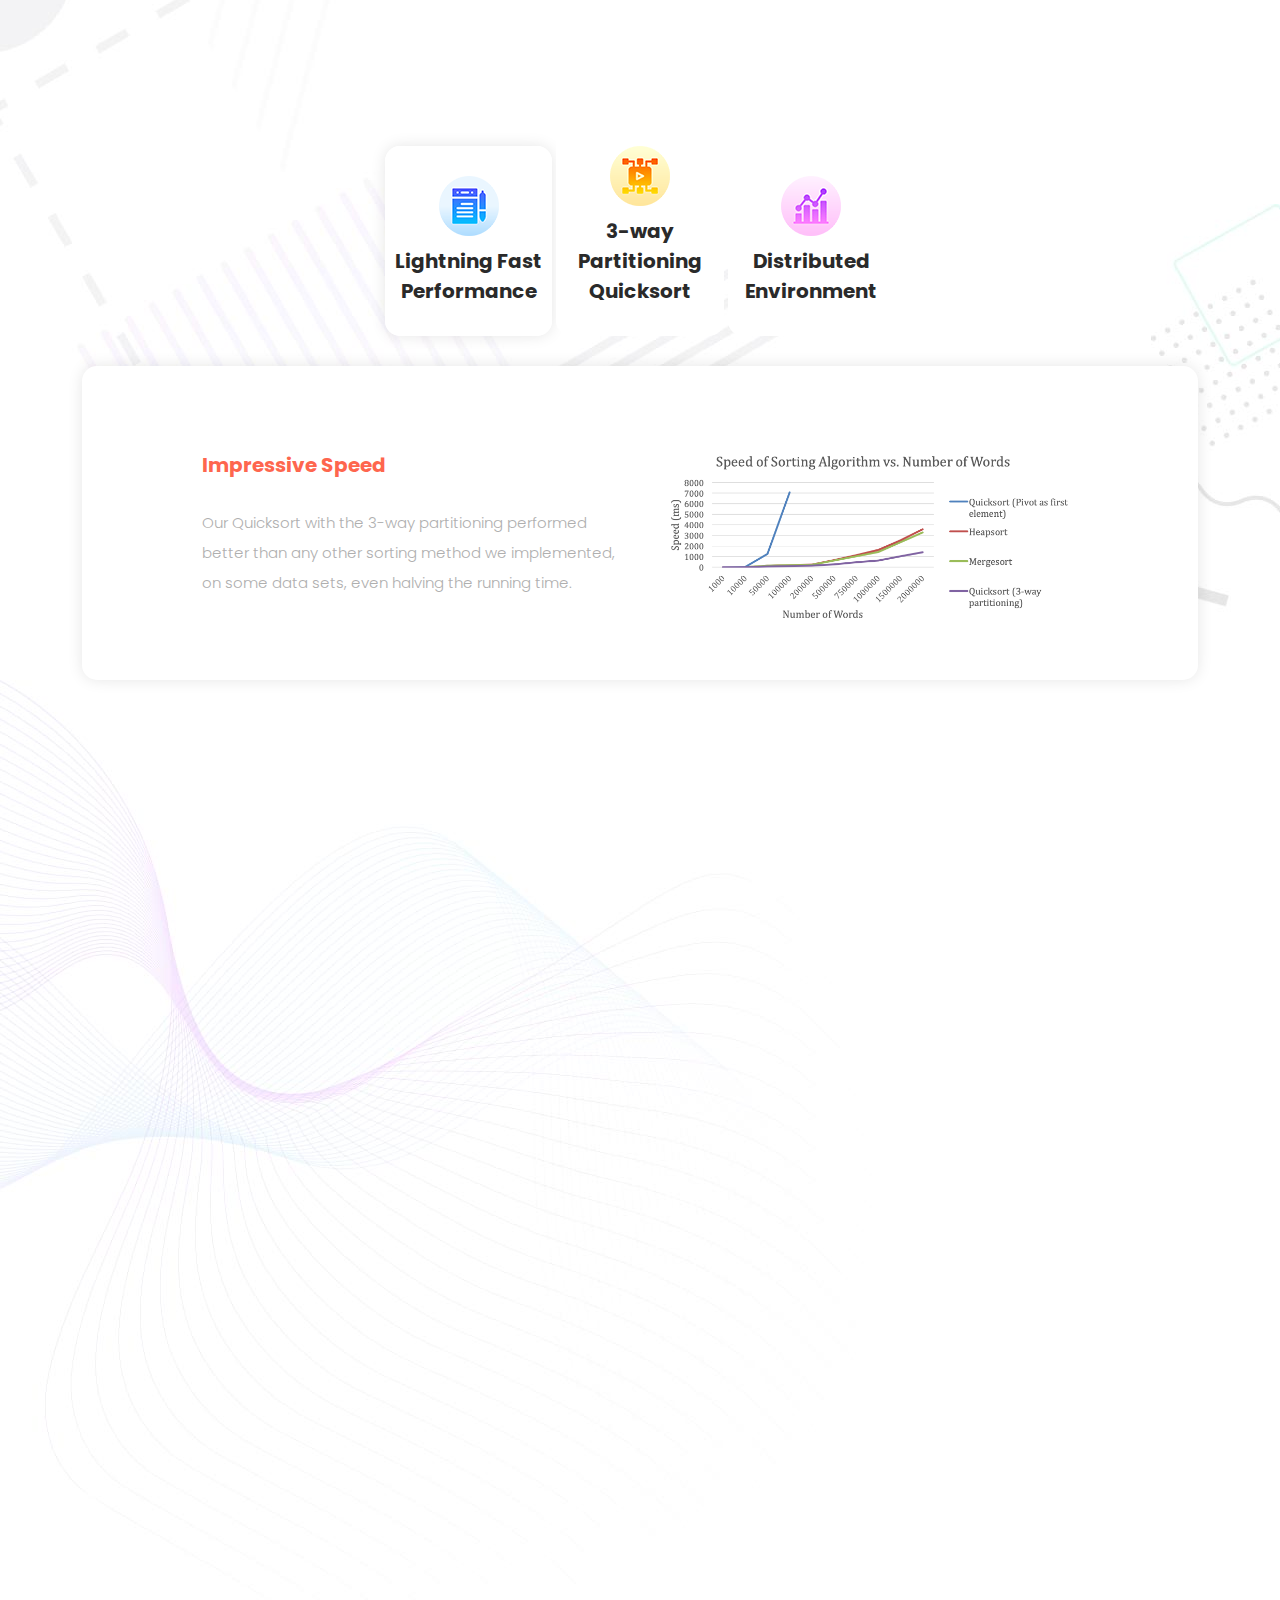
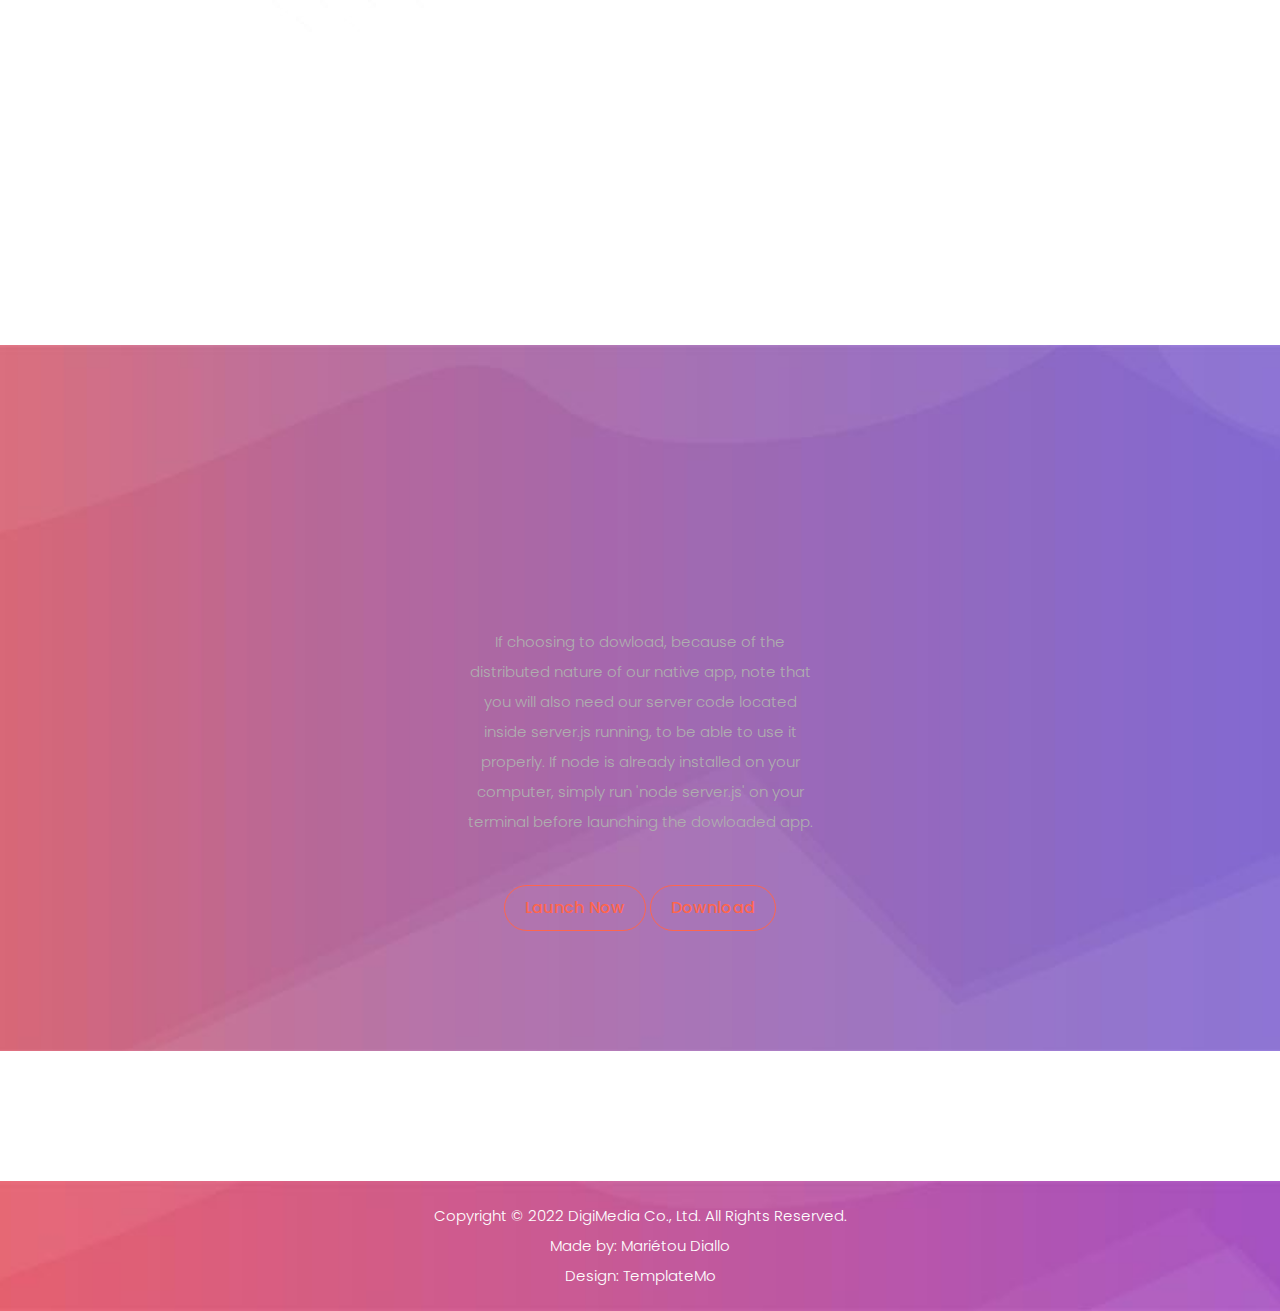
==== commit 154089d6: "final files" ====
--- a/index.html
+++ b/index.html
@@ -64,10 +64,8 @@
               <li class="scroll-to-section"><a href="#top" class="active">Home</a></li>
               <li class="scroll-to-section"><a href="#about">About</a></li>
               <li class="scroll-to-section"><a href="#services">Features</a></li>
-              <li class="scroll-to-section"><a href="#contact">Get Started</a></li>
-              <!-- <li class="scroll-to-section"><a href="#blog">Blog</a></li>
-              <li class="scroll-to-section"><a href="#contact">Contact</a></li>  -->
-              <li class="scroll-to-section"><div class="border-first-button"><a href="#contact">Free Download</a></div></li> 
+              <li class="scroll-to-section"><a href="#free-quote">Get Started</a></li>
+              <li class="scroll-to-section"><div class="border-first-button"><a href="#free-quote">Free Download</a></div></li> 
             </ul>        
             <a class='menu-trigger'>
                 <span>Menu</span>
@@ -328,7 +326,7 @@
         <div class="col-lg-6 show-up wow fadeInUp" data-wow-duration="1s" data-wow-delay="0.3s">
           <div class="blog-post">
             <div class="thumb">
-              <a href="#"><img max-height="500px" src="assets/images/notif2.png" alt=""></a>
+              <a href="#"><img max-height="500px" src="assets/images/notif3.png" alt=""></a>
             </div>
             <div class="down-content">
               <span class="category">Application Notifications</span>
@@ -371,28 +369,6 @@
     </div>
   </div>  
 
-  <!-- <div id="contact" class="contact-us section">
-    <div class="container">
-      <div class="row">
-        <div class="col-lg-6 offset-lg-3">
-          <div class="section-heading wow fadeIn" data-wow-duration="1s" data-wow-delay="0.5s">
-            <h6>Download</h6>
-            <h4>Get Started <em>Now</em></h4>
-            <div class="line-dec"></div>
-          </div>
-          <p style="text-align:center">Because of the distributed nature of our app, note that you will also need our server code located inside server.js running to be able to use the native app appropiately.</p>
-        </div>
-        <div>&nbsp;</div> 
-        <div>
-          <div style="text-align:center" class="border-first-button scroll-to-section">
-            <a href="webapp/index.html">Launch Now</a>
-            <a href="downloads/DistributedSortingEngine-darwin-x64.zip">Download</a>
-          </div>
-        </div>
-      </div>
-    </div>
-  </div> -->
-
   <div id="free-quote" class="free-quote">
     <div class="container">
       <div class="row">
@@ -402,12 +378,12 @@
             <h4>Get Started <em>Now</em></h4>
             <div class="line-dec"></div>
           </div>
-          <p style="text-align:center">If choosing to dowload, because of the distributed nature of our native app, note that you will also need our server code located inside server.js running, to be able to use it properly.</p>
+          <p style="text-align:center">If choosing to dowload, because of the distributed nature of our native app, note that you will also need our server code located inside server.js running, to be able to use it properly. If node is already installed on your computer, simply run 'node server.js' on your terminal before launching the dowloaded app.</p>
         </div>
         <div>&nbsp;</div> 
         <div style="text-align:center" class="border-first-button scroll-to-section">
           <a href="webapp/index.html">Launch Now</a>
-          <a href="downloads/DistributedSortingEngine-darwin-x64.zip">Download</a>
+          <a href="downloads/DistributedSortingEngine.zip">Download</a>
         </div>
       </div>
     </div>
